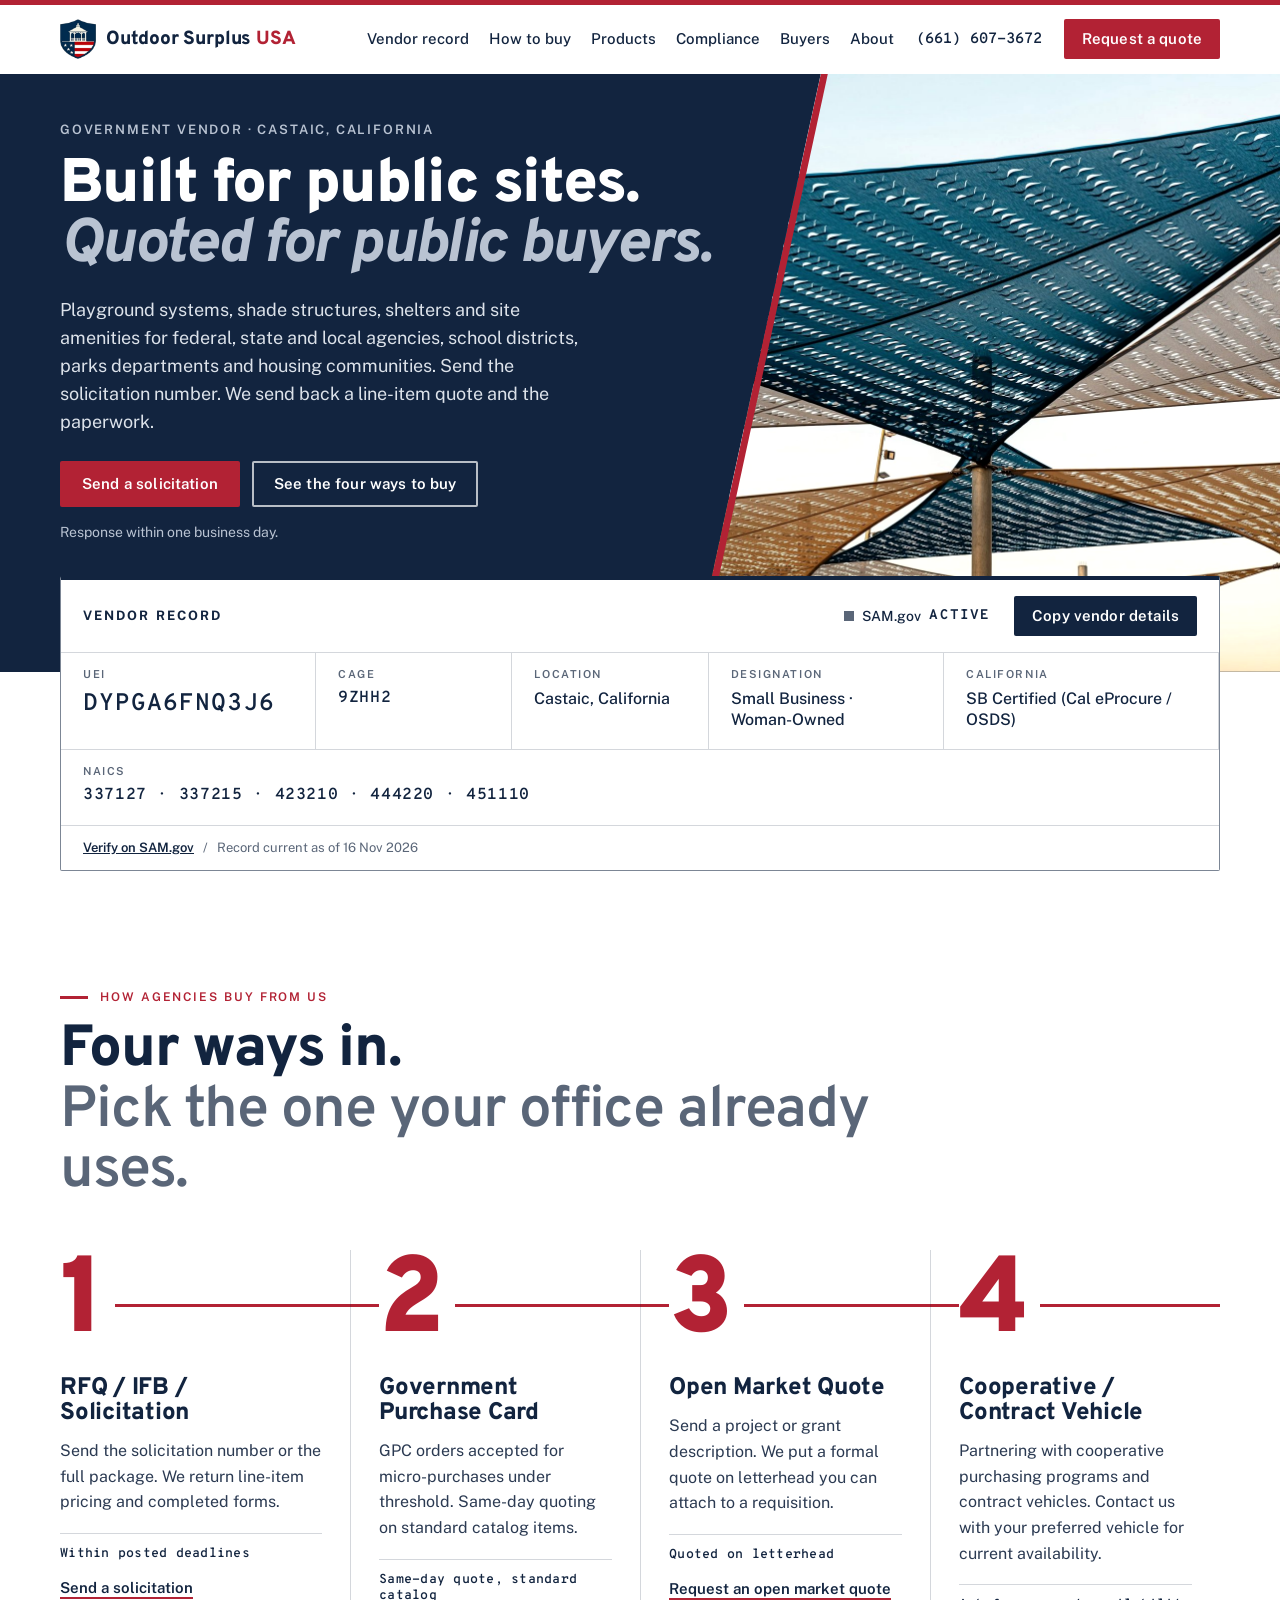
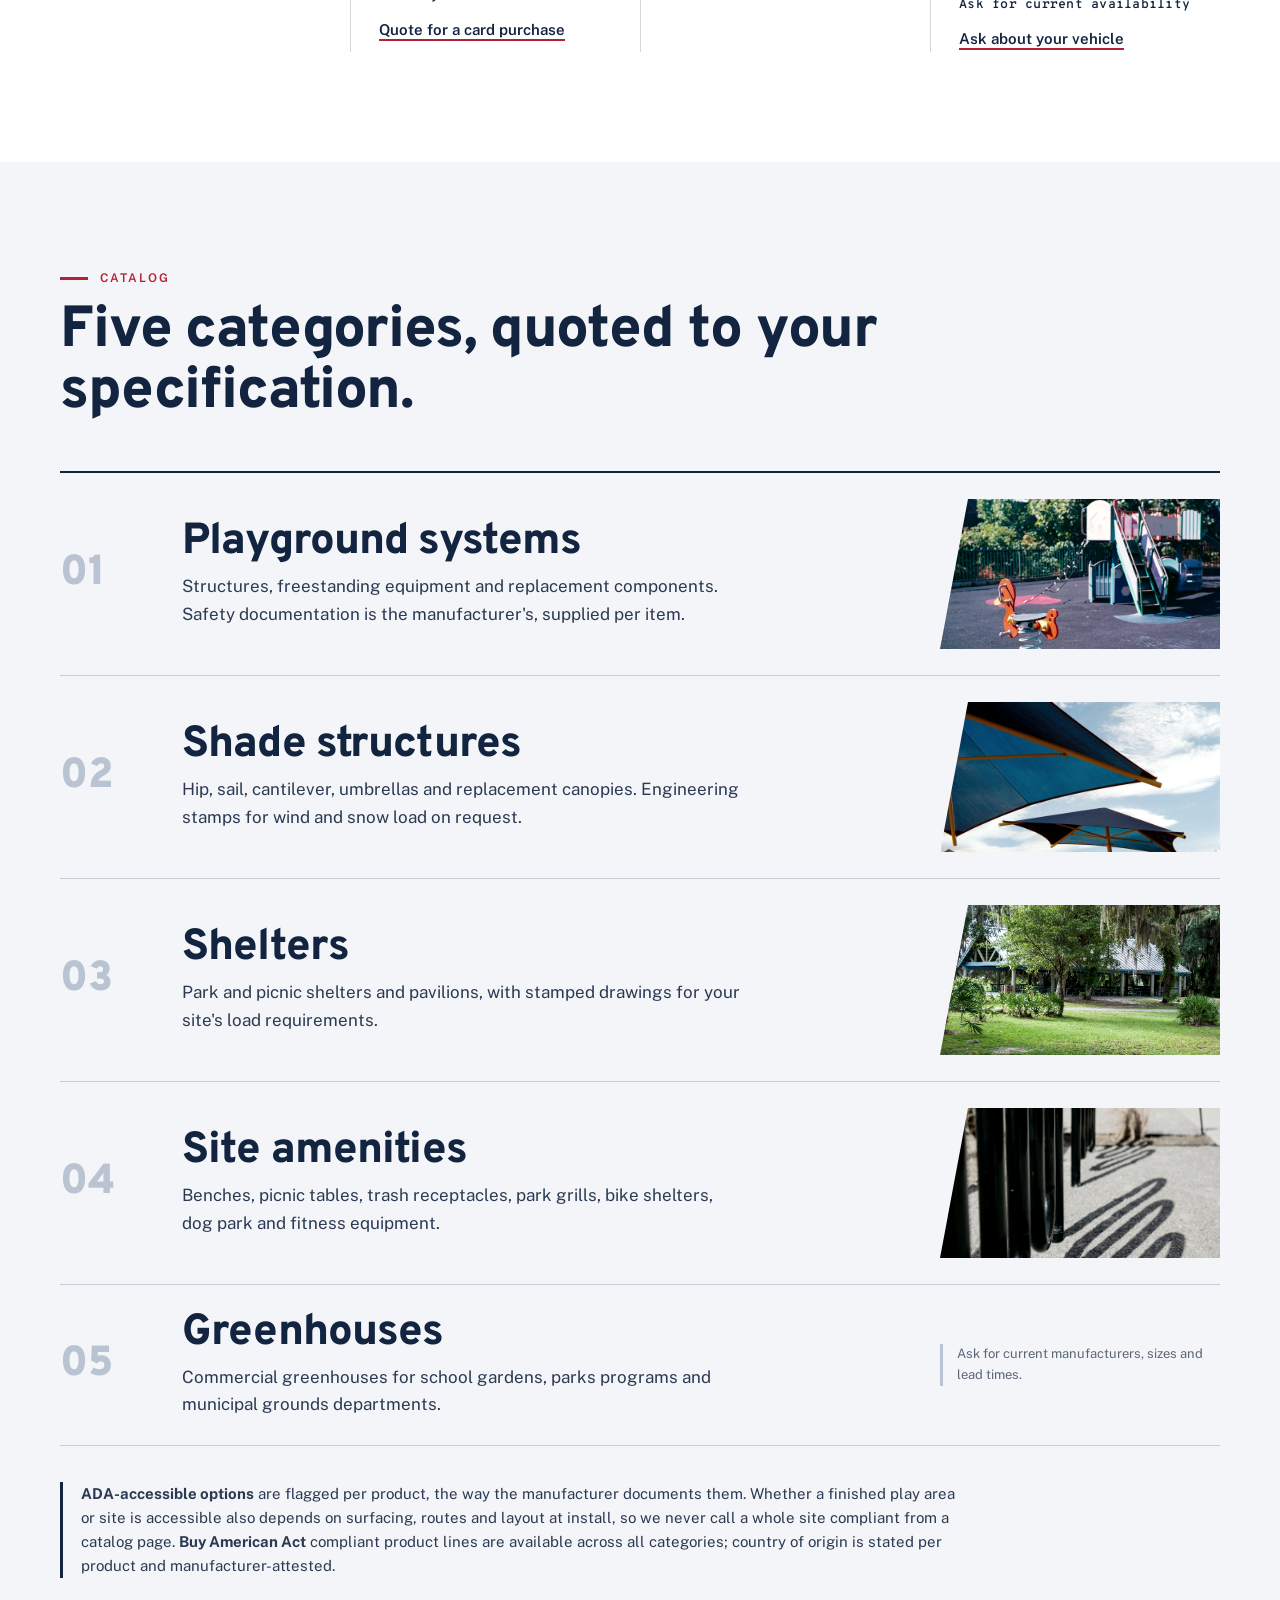
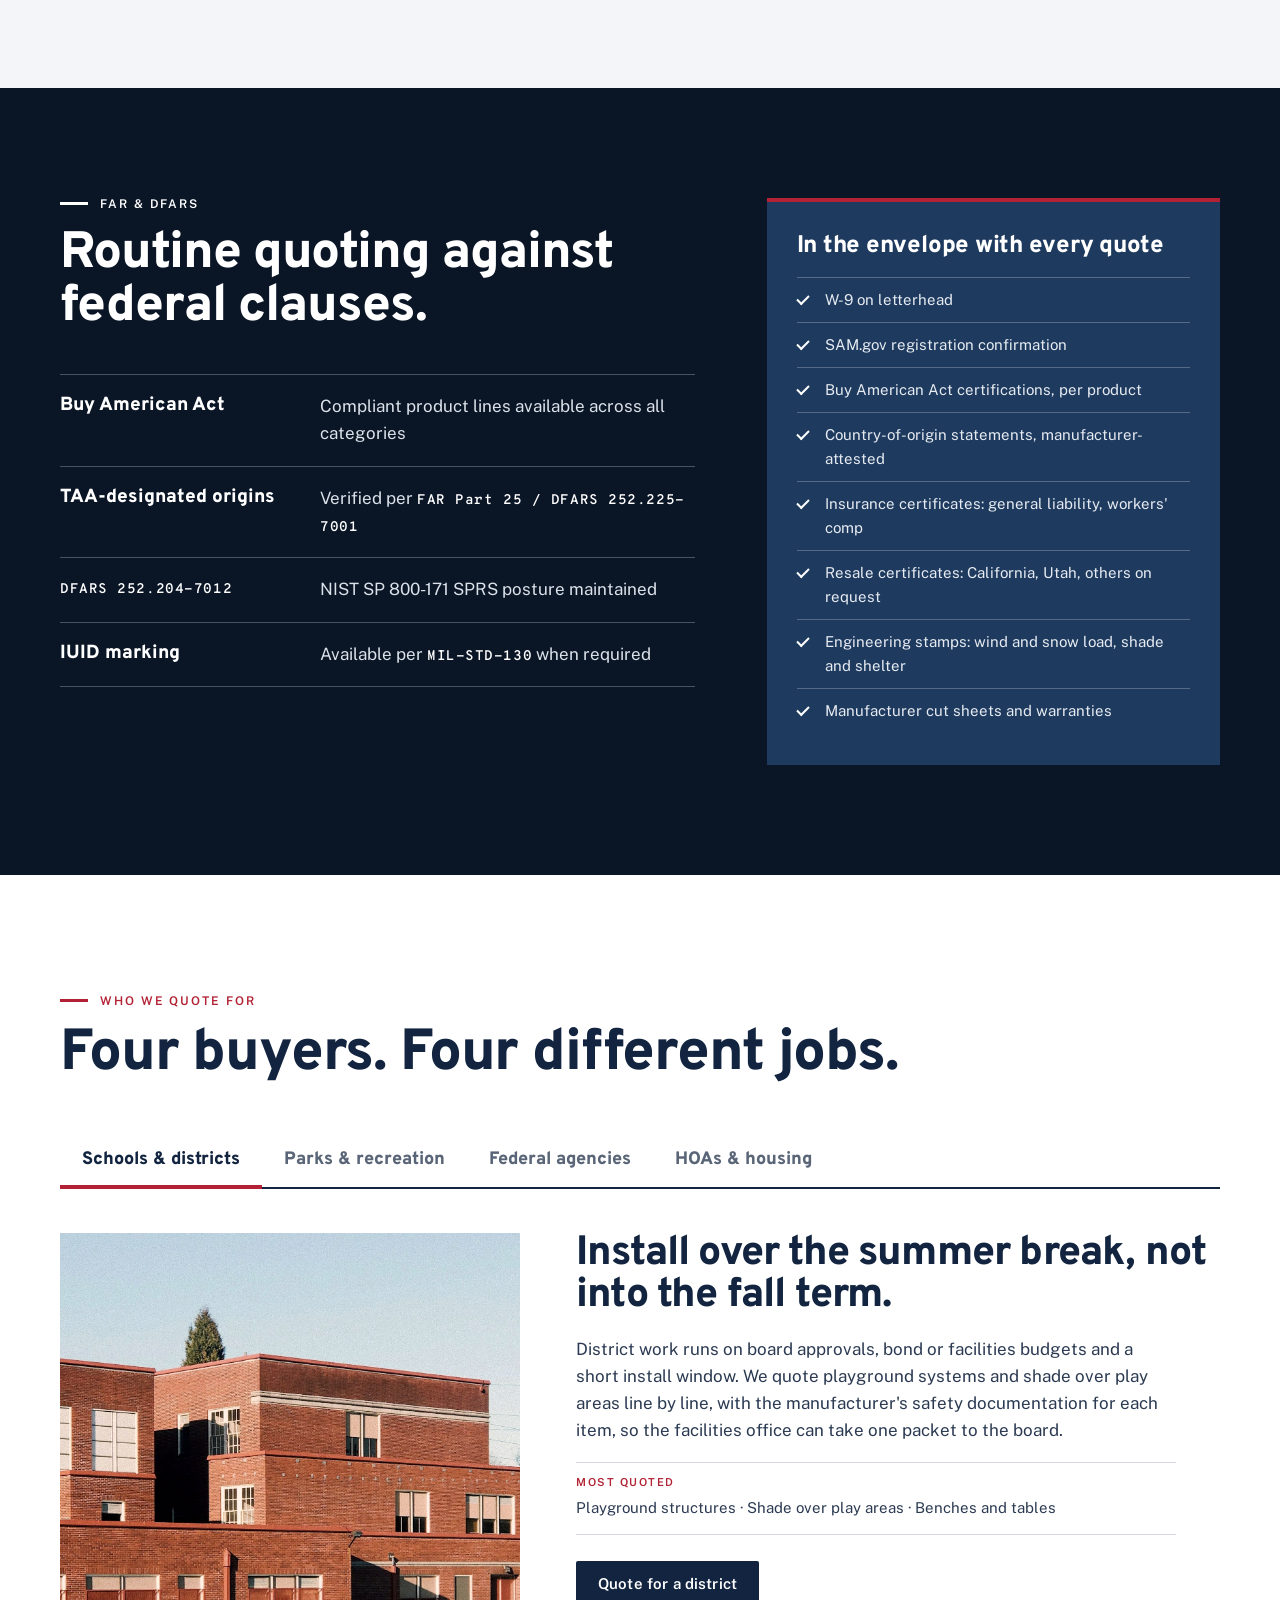
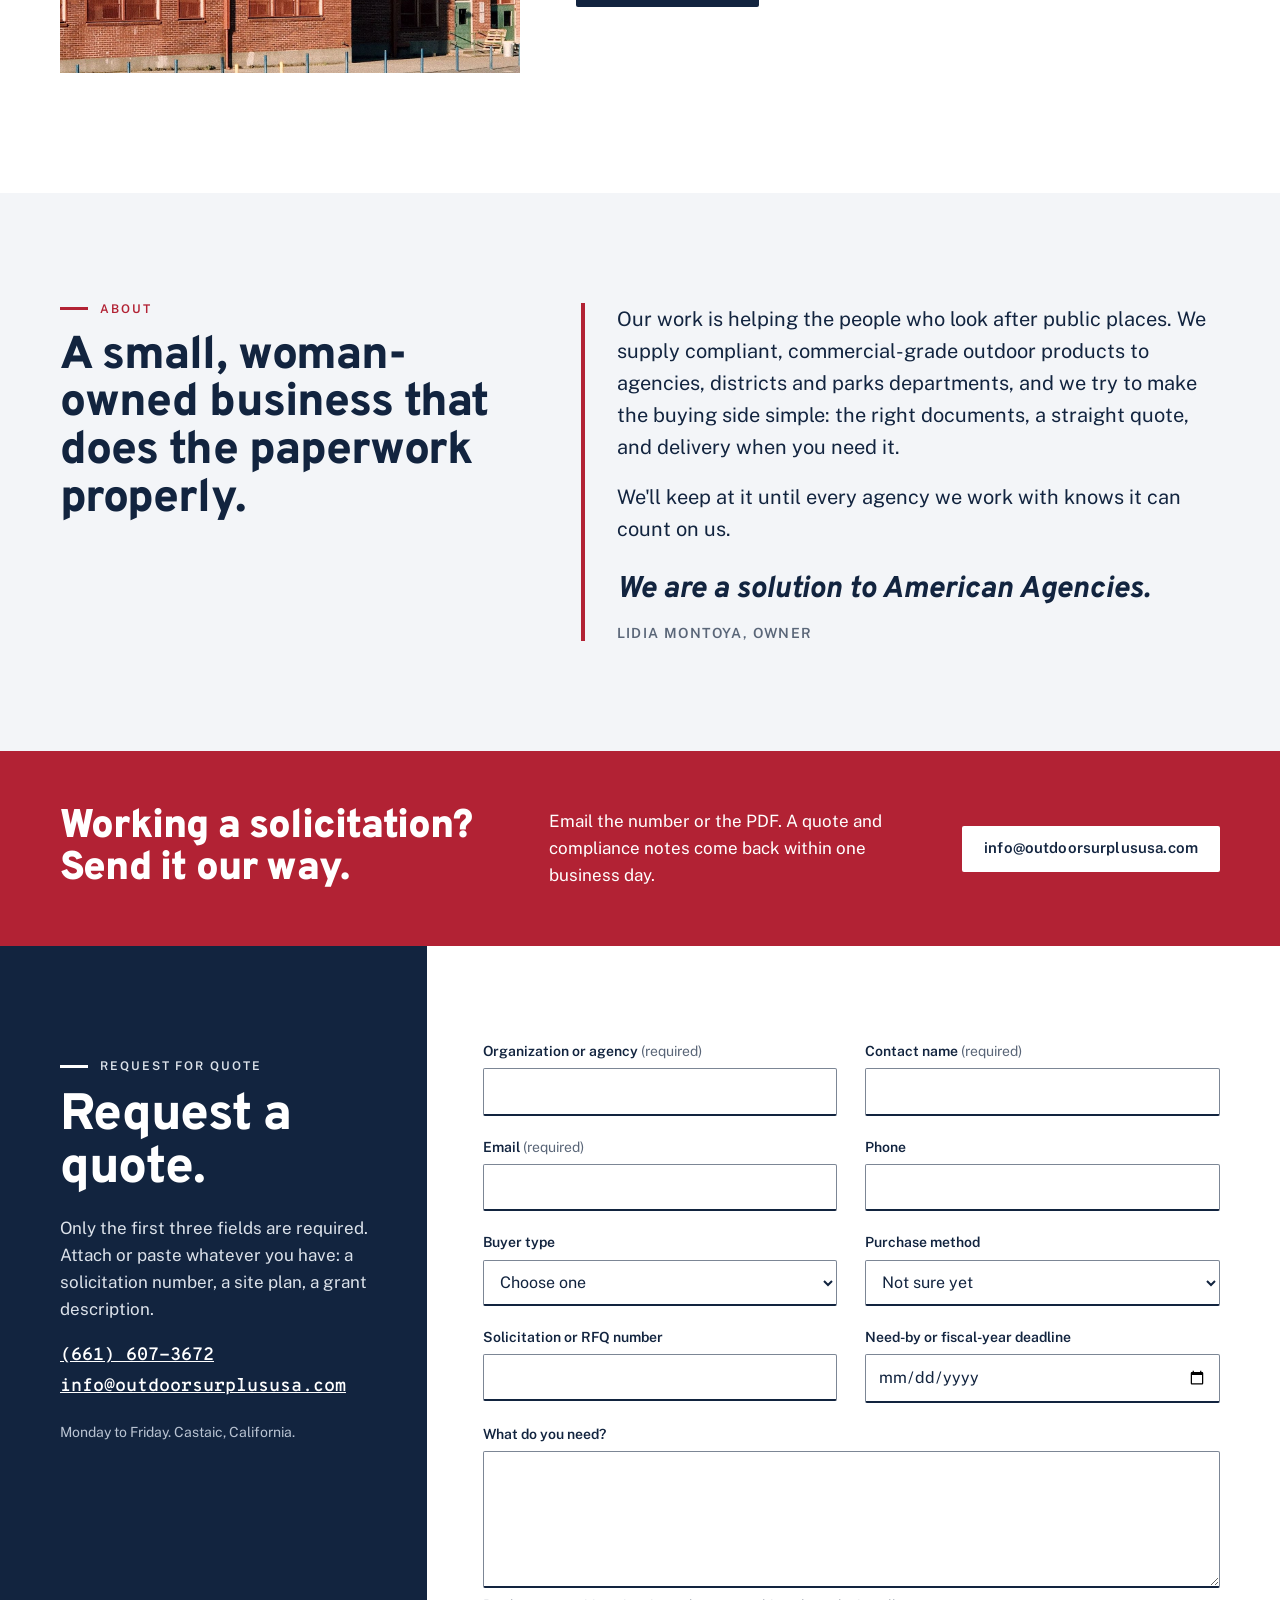
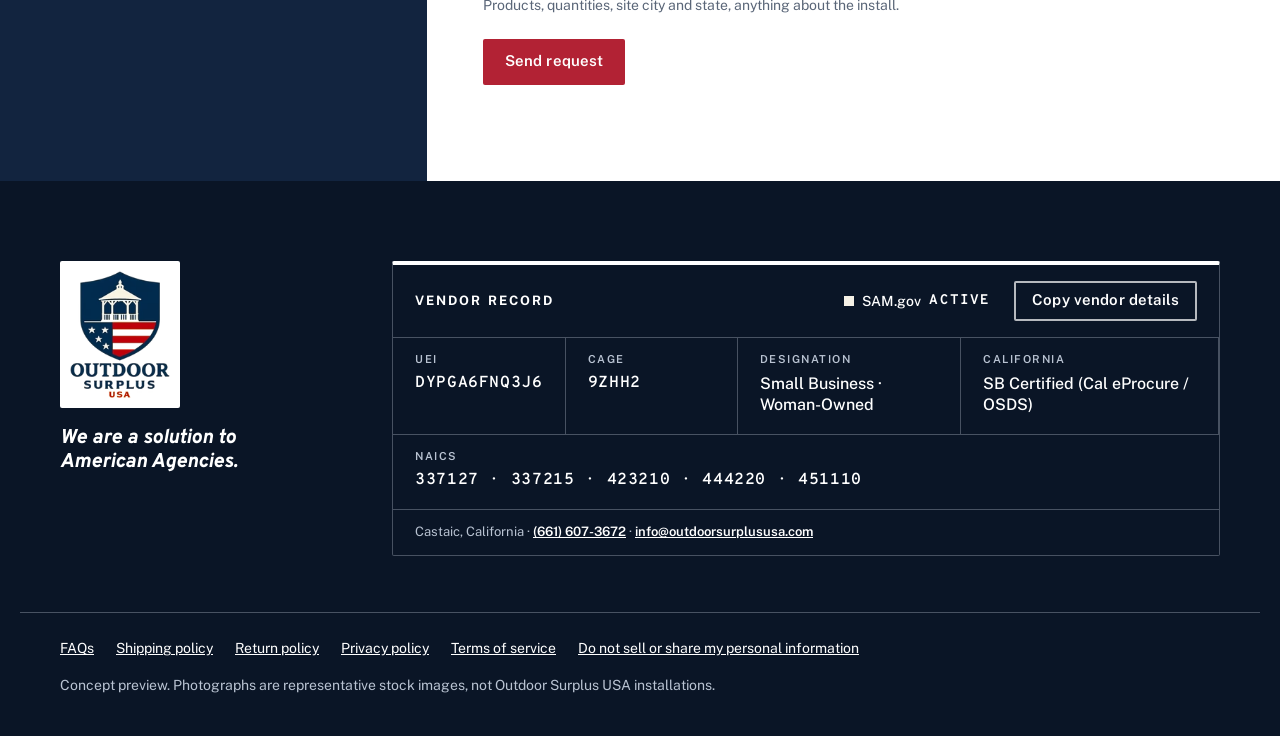
==== index.html @ 8d9f57b0 "Outdoor Surplus USA concept: Variation A, Wayfinding Co-Authored-By: Claude Opus 5.5 <noreply@anthro" ====
<!doctype html>
<html lang="en">
<head>
<meta charset="utf-8">
<meta name="viewport" content="width=device-width, initial-scale=1">
<title>Outdoor Surplus USA | Playground, Shade &amp; Site Amenities for Government Buyers</title>
<meta name="description" content="We are a solution to American Agencies. Playground systems, shade structures, shelters and site amenities for federal, state and local buyers. SAM.gov active, UEI DYPGA6FNQ3J6, CAGE 9ZHH2.">
<meta name="robots" content="noindex, nofollow">
<meta property="og:title" content="Outdoor Surplus USA">
<meta property="og:description" content="We are a solution to American Agencies. Playground, shade, shelters and site amenities, quoted the way public buyers buy.">
<meta property="og:type" content="website">
<meta property="og:image" content="assets/shade-sails.jpg">
<meta name="theme-color" content="#12243F">
<link rel="icon" href="assets/logo-shield.png">
<link rel="preconnect" href="https://fonts.googleapis.com">
<link rel="preconnect" href="https://fonts.gstatic.com" crossorigin>
<link href="https://fonts.googleapis.com/css2?family=Overpass:ital,wght@0,600;0,800;0,900;1,800&family=Overpass+Mono:wght@500;600&family=Public+Sans:wght@400;500;600&display=swap" rel="stylesheet">
<link rel="stylesheet" href="styles.css">
</head>
<body>
<a class="skip" href="#main">Skip to main content</a>

<header class="site-header">
  <div class="wrap header-row">
    <a class="brand" href="#top" aria-label="Outdoor Surplus USA, home">
      <img src="assets/logo-shield.png" alt="" width="36" height="36">
      <span class="brand-name">Outdoor Surplus <span>USA</span></span>
    </a>
    <button class="nav-toggle" type="button" data-nav-toggle aria-expanded="false" aria-controls="site-nav">Menu</button>
    <nav id="site-nav" class="site-nav" aria-label="Primary">
      <ul>
        <li><a href="#vendor">Vendor record</a></li>
        <li><a href="#buy">How to buy</a></li>
        <li><a href="#products">Products</a></li>
        <li><a href="#compliance">Compliance</a></li>
        <li><a href="#buyers">Buyers</a></li>
        <li><a href="#about">About</a></li>
      </ul>
      <a class="nav-phone" href="tel:+16616073672">(661) 607-3672</a>
      <a class="btn btn-red" href="#quote">Request a quote</a>
    </nav>
  </div>
</header>

<main id="main">
  <!-- HERO -->
  <section class="hero" id="top" aria-labelledby="hero-title">
    <div class="hero-photo">
      <img src="assets/shade-sails.jpg" alt="Tensioned shade sails in navy and sand fabric on steel columns, seen from below against a clear sky" width="1800" height="1200">
    </div>
    <div class="wrap hero-grid">
      <div class="hero-copy">
        <p class="kicker">Government vendor &middot; Castaic, California</p>
        <h1 id="hero-title">Built for public sites.<br><em>Quoted for public buyers.</em></h1>
        <p class="lede">Playground systems, shade structures, shelters and site amenities for federal, state and local agencies, school districts, parks departments and housing communities. Send the solicitation number. We send back a line-item quote and the paperwork.</p>
        <div class="hero-actions">
          <a class="btn btn-red" href="#quote" data-quote-method="solicitation">Send a solicitation</a>
          <a class="btn btn-ghost-light" href="#buy">See the four ways to buy</a>
        </div>
        <p class="hero-note">Response within one business day.</p>
      </div>
    </div>
  </section>

  <!-- VENDOR CARD (signature device) -->
  <section class="vendor-dock" id="vendor" aria-labelledby="vendor-title">
    <div class="wrap">
      <article class="vendor-card" aria-labelledby="vendor-title">
        <header class="vc-head">
          <h2 id="vendor-title" class="vc-title">Vendor record</h2>
          <p class="vc-status"><span class="dot" aria-hidden="true"></span>SAM.gov <strong>ACTIVE</strong></p>
          <button class="btn btn-navy vc-copy" type="button" data-copy-vendor aria-describedby="copy-status-1"><span data-copy-label>Copy vendor details</span></button>
        </header>
        <dl class="vc-grid">
          <div class="vc-cell vc-uei"><dt>UEI</dt><dd class="code">DYPGA6FNQ3J6</dd></div>
          <div class="vc-cell"><dt>CAGE</dt><dd class="code">9ZHH2</dd></div>
          <div class="vc-cell"><dt>Location</dt><dd>Castaic, California</dd></div>
          <div class="vc-cell"><dt>Designation</dt><dd>Small Business &middot; <span class="nw">Woman-Owned</span></dd></div>
          <div class="vc-cell"><dt>California</dt><dd>SB Certified (Cal eProcure / OSDS)</dd></div>
          <div class="vc-cell vc-naics"><dt>NAICS</dt><dd class="code">337127 &middot; 337215 &middot; 423210 &middot; 444220 &middot; 451110</dd></div>
        </dl>
        <p class="vc-foot"><span id="copy-status-1" class="vc-live" aria-live="polite"></span><a href="https://sam.gov/" rel="noopener">Verify on SAM.gov</a> <span class="sep" aria-hidden="true">/</span> Record current as of 16 Nov 2026</p>
      </article>
    </div>
  </section>

  <!-- FOUR PATHS -->
  <section class="paths" id="buy" aria-labelledby="buy-title">
    <div class="wrap">
      <div class="section-head" data-reveal>
        <p class="label">How agencies buy from us</p>
        <h2 id="buy-title">Four ways in. <span>Pick the one your office already uses.</span></h2>
      </div>
      <ol class="route" data-reveal>
        <li class="stop">
          <span class="num" aria-hidden="true">1</span>
          <h3>RFQ / IFB / Solicitation</h3>
          <p>Send the solicitation number or the full package. We return line-item pricing and completed forms.</p>
          <p class="term">Within posted deadlines</p>
          <a class="stop-link" href="#quote" data-quote-method="solicitation">Send a solicitation</a>
        </li>
        <li class="stop">
          <span class="num" aria-hidden="true">2</span>
          <h3>Government Purchase Card</h3>
          <p>GPC orders accepted for micro-purchases under threshold. Same-day quoting on standard catalog items.</p>
          <p class="term">Same-day quote, standard catalog</p>
          <a class="stop-link" href="#quote" data-quote-method="gpc">Quote for a card purchase</a>
        </li>
        <li class="stop">
          <span class="num" aria-hidden="true">3</span>
          <h3>Open Market Quote</h3>
          <p>Send a project or grant description. We put a formal quote on letterhead you can attach to a requisition.</p>
          <p class="term">Quoted on letterhead</p>
          <a class="stop-link" href="#quote" data-quote-method="open-market">Request an open market quote</a>
        </li>
        <li class="stop">
          <span class="num" aria-hidden="true">4</span>
          <h3>Cooperative / Contract Vehicle</h3>
          <p>Partnering with cooperative purchasing programs and contract vehicles. Contact us with your preferred vehicle for current availability.</p>
          <p class="term">Ask for current availability</p>
          <a class="stop-link" href="#quote" data-quote-method="cooperative">Ask about your vehicle</a>
        </li>
      </ol>
    </div>
  </section>

  <!-- PRODUCTS -->
  <section class="products" id="products" aria-labelledby="products-title">
    <div class="wrap">
      <div class="section-head" data-reveal>
        <p class="label">Catalog</p>
        <h2 id="products-title">Five categories, quoted to your specification.</h2>
      </div>
      <ul class="index">
        <li class="index-row" data-reveal>
          <span class="index-n" aria-hidden="true">01</span>
          <div class="index-body">
            <h3><a href="https://www.outdoorsurplususa.com/collections/all">Playground systems</a></h3>
            <p>Structures, freestanding equipment and replacement components. Safety documentation is the manufacturer's, supplied per item.</p>
          </div>
          <img src="assets/playground.jpg" alt="Empty playground with a spring rider in front of a play structure with stairs and slide" width="1400" height="1025" loading="lazy">
        </li>
        <li class="index-row" data-reveal>
          <span class="index-n" aria-hidden="true">02</span>
          <div class="index-body">
            <h3><a href="https://www.outdoorsurplususa.com/collections/all">Shade structures</a></h3>
            <p>Hip, sail, cantilever, umbrellas and replacement canopies. Engineering stamps for wind and snow load on request.</p>
          </div>
          <img src="assets/shade-umbrella.jpg" alt="Two blue shade umbrellas on steel frames against a blue sky" width="1400" height="942" loading="lazy">
        </li>
        <li class="index-row" data-reveal>
          <span class="index-n" aria-hidden="true">03</span>
          <div class="index-body">
            <h3><a href="https://www.outdoorsurplususa.com/collections/all">Shelters</a></h3>
            <p>Park and picnic shelters and pavilions, with stamped drawings for your site's load requirements.</p>
          </div>
          <img src="assets/pavilion.jpg" alt="Large open-sided park pavilion with a metal roof and rows of picnic tables beneath mature oaks" width="1800" height="930" loading="lazy">
        </li>
        <li class="index-row" data-reveal>
          <span class="index-n" aria-hidden="true">04</span>
          <div class="index-body">
            <h3><a href="https://www.outdoorsurplususa.com/collections/all">Site amenities</a></h3>
            <p>Benches, picnic tables, trash receptacles, park grills, bike shelters, dog park and fitness equipment.</p>
          </div>
          <img src="assets/bike-rack.jpg" alt="Row of black steel wave bike racks casting long shadows on a gravel path" width="1200" height="1800" loading="lazy">
        </li>
        <li class="index-row" data-reveal>
          <span class="index-n" aria-hidden="true">05</span>
          <div class="index-body">
            <h3><a href="https://www.outdoorsurplususa.com/collections/all">Greenhouses</a></h3>
            <p>Commercial greenhouses for school gardens, parks programs and municipal grounds departments.</p>
          </div>
          <p class="index-aside">Ask for current manufacturers, sizes and lead times.</p>
        </li>
      </ul>
      <p class="filter-note" data-reveal><strong>ADA-accessible options</strong> are flagged per product, the way the manufacturer documents them. Whether a finished play area or site is accessible also depends on surfacing, routes and layout at install, so we never call a whole site compliant from a catalog page. <strong>Buy American Act</strong> compliant product lines are available across all categories; country of origin is stated per product and manufacturer-attested.</p>
    </div>
  </section>

  <!-- COMPLIANCE + DOCUMENTATION -->
  <section class="compliance" id="compliance" aria-labelledby="compliance-title">
    <div class="wrap comp-grid">
      <div data-reveal>
        <p class="label label-light">FAR &amp; DFARS</p>
        <h2 id="compliance-title">Routine quoting against federal clauses.</h2>
        <dl class="clauses">
          <div><dt>Buy American Act</dt><dd>Compliant product lines available across all categories</dd></div>
          <div><dt>TAA-designated origins</dt><dd>Verified per <span class="code">FAR Part 25 / DFARS 252.225-7001</span></dd></div>
          <div><dt><span class="code">DFARS 252.204-7012</span></dt><dd>NIST SP 800-171 SPRS posture maintained</dd></div>
          <div><dt>IUID marking</dt><dd>Available per <span class="code">MIL-STD-130</span> when required</dd></div>
        </dl>
      </div>
      <div class="envelope" data-reveal>
        <h3>In the envelope with every quote</h3>
        <ul class="checks">
          <li>W-9 on letterhead</li>
          <li>SAM.gov registration confirmation</li>
          <li>Buy American Act certifications, per product</li>
          <li>Country-of-origin statements, manufacturer-attested</li>
          <li>Insurance certificates: general liability, workers' comp</li>
          <li>Resale certificates: California, Utah, others on request</li>
          <li>Engineering stamps: wind and snow load, shade and shelter</li>
          <li>Manufacturer cut sheets and warranties</li>
        </ul>
      </div>
    </div>
  </section>

  <!-- BUYERS -->
  <section class="buyers" id="buyers" aria-labelledby="buyers-title">
    <div class="wrap">
      <div class="section-head" data-reveal>
        <p class="label">Who we quote for</p>
        <h2 id="buyers-title">Four buyers. Four different jobs.</h2>
      </div>
      <div class="tabs" data-reveal>
        <div class="tablist" role="tablist" aria-label="Buyer type">
          <button role="tab" id="t-schools" aria-controls="p-schools" aria-selected="true" tabindex="0">Schools &amp; districts</button>
          <button role="tab" id="t-parks" aria-controls="p-parks" aria-selected="false" tabindex="-1">Parks &amp; recreation</button>
          <button role="tab" id="t-federal" aria-controls="p-federal" aria-selected="false" tabindex="-1">Federal agencies</button>
          <button role="tab" id="t-hoa" aria-controls="p-hoa" aria-selected="false" tabindex="-1">HOAs &amp; housing</button>
        </div>
        <div class="panel" role="tabpanel" id="p-schools" aria-labelledby="t-schools" tabindex="0">
          <img src="assets/school.jpg" alt="Brick school building above an empty blacktop with painted play markings" width="1350" height="1800" loading="lazy">
          <div class="panel-copy">
            <h3>Install over the summer break, not into the fall term.</h3>
            <p>District work runs on board approvals, bond or facilities budgets and a short install window. We quote playground systems and shade over play areas line by line, with the manufacturer's safety documentation for each item, so the facilities office can take one packet to the board.</p>
            <p class="emph"><span>Most quoted</span> Playground structures &middot; Shade over play areas &middot; Benches and tables</p>
            <a class="btn btn-navy" href="#quote" data-quote-buyer="school">Quote for a district</a>
          </div>
        </div>
        <div class="panel" role="tabpanel" id="p-parks" aria-labelledby="t-parks" tabindex="0" hidden>
          <img src="assets/park-lakeside.jpg" alt="Picnic shelters with tables and grills on a lakeside park lawn" width="1400" height="745" loading="lazy">
          <div class="panel-copy">
            <h3>Grant-funded? We quote against the award.</h3>
            <p>Parks projects are often paid from a grant with its own line items and closeout date. We break the quote into lines you can set against the award, and include origin statements where the grant requires them. Small replacements, like a canopy or a grill, can usually go on a purchase card.</p>
            <p class="emph"><span>Most quoted</span> Picnic shelters &middot; Park grills &middot; Shade sails &middot; Greenhouses</p>
            <a class="btn btn-navy" href="#quote" data-quote-buyer="parks">Quote for a parks project</a>
          </div>
        </div>
        <div class="panel" role="tabpanel" id="p-federal" aria-labelledby="t-federal" tabindex="0" hidden>
          <img src="assets/federal.jpg" alt="Corner of a white neoclassical civic building under a deep blue sky" width="1200" height="1800" loading="lazy">
          <div class="panel-copy">
            <h3>FAR and DFARS clauses, origin per line item.</h3>
            <p>For installations, campuses and visitor areas. We respond to solicitations within posted deadlines, quote against the clauses in the package and supply country-of-origin documentation per line. IUID marking is available when the contract calls for it.</p>
            <p class="emph"><span>Most quoted</span> Site furnishings &middot; Shelters &middot; Shade structures</p>
            <a class="btn btn-navy" href="#quote" data-quote-buyer="federal" data-quote-method="solicitation">Send a federal solicitation</a>
          </div>
        </div>
        <div class="panel" role="tabpanel" id="p-hoa" aria-labelledby="t-hoa" tabindex="0" hidden>
          <img src="assets/bike-rack.jpg" alt="Black steel bike racks along a gravel path beside a white building" width="1200" height="1800" loading="lazy">
          <div class="panel-copy">
            <h3>Common areas that hold up to every resident.</h3>
            <p>Housing authorities and associations usually buy on an open market quote: no solicitation, just a clear price on letterhead the board can approve. We quote commercial-grade amenities built for daily use, not consumer furniture that lasts a season.</p>
            <p class="emph"><span>Most quoted</span> Bike shelters &middot; Benches &middot; Trash receptacles &middot; Dog park equipment</p>
            <a class="btn btn-navy" href="#quote" data-quote-buyer="hoa" data-quote-method="open-market">Quote for a community</a>
          </div>
        </div>
      </div>
    </div>
  </section>

  <!-- ABOUT -->
  <section class="about" id="about" aria-labelledby="about-title">
    <div class="wrap about-grid">
      <div data-reveal>
        <p class="label">About</p>
        <h2 id="about-title">A small, woman-owned business that does the paperwork properly.</h2>
      </div>
      <blockquote class="mission" data-reveal>
        <p>Our work is helping the people who look after public places. We supply compliant, commercial-grade outdoor products to agencies, districts and parks departments, and we try to make the buying side simple: the right documents, a straight quote, and delivery when you need it.</p>
        <p>We'll keep at it until every agency we work with knows it can count on us.</p>
        <p class="tagline">We are a solution to American Agencies.</p>
        <footer>Lidia Montoya, Owner</footer>
      </blockquote>
    </div>
  </section>

  <!-- Testimonial slot: intentionally empty. Two existing testimonials are on hold until
       provenance is confirmed (16 CFR 465). Do not populate without written sign-off. -->

  <!-- CTA BAND -->
  <section class="cta-band" aria-labelledby="cta-title">
    <div class="wrap cta-row">
      <h2 id="cta-title">Working a solicitation? Send it our way.</h2>
      <p>Email the number or the PDF. A quote and compliance notes come back within one business day.</p>
      <a class="btn btn-white" href="mailto:info@outdoorsurplususa.com?subject=Solicitation">info@outdoorsurplususa.com</a>
    </div>
  </section>

  <!-- QUOTE -->
  <section class="quote" id="quote" aria-labelledby="quote-title">
    <div class="wrap quote-grid">
      <div class="quote-side">
        <p class="label label-light">Request for quote</p>
        <h2 id="quote-title">Request a quote.</h2>
        <p>Only the first three fields are required. Attach or paste whatever you have: a solicitation number, a site plan, a grant description.</p>
        <p class="contact-line"><a href="tel:+16616073672">(661) 607-3672</a><br><a href="mailto:info@outdoorsurplususa.com">info@outdoorsurplususa.com</a></p>
        <p class="small">Monday to Friday. Castaic, California.</p>
      </div>
      <form class="form" id="quote-form" novalidate>
        <div class="field">
          <label for="f-org">Organization or agency <span class="req">(required)</span></label>
          <input id="f-org" name="org" type="text" autocomplete="organization" required aria-describedby="f-org-error">
          <p class="error" id="f-org-error" hidden></p>
        </div>
        <div class="field">
          <label for="f-name">Contact name <span class="req">(required)</span></label>
          <input id="f-name" name="name" type="text" autocomplete="name" required aria-describedby="f-name-error">
          <p class="error" id="f-name-error" hidden></p>
        </div>
        <div class="field">
          <label for="f-email">Email <span class="req">(required)</span></label>
          <input id="f-email" name="email" type="email" autocomplete="email" required aria-describedby="f-email-error">
          <p class="error" id="f-email-error" hidden></p>
        </div>
        <div class="field">
          <label for="f-phone">Phone</label>
          <input id="f-phone" name="phone" type="tel" autocomplete="tel">
        </div>
        <div class="field">
          <label for="f-buyer">Buyer type</label>
          <select id="f-buyer" name="buyer">
            <option value="">Choose one</option>
            <option value="federal">Federal</option>
            <option value="state">State</option>
            <option value="municipal">County / Municipal</option>
            <option value="school">School district</option>
            <option value="parks">Parks &amp; recreation</option>
            <option value="hoa">HOA / Housing</option>
            <option value="other">Other</option>
          </select>
        </div>
        <div class="field">
          <label for="f-method">Purchase method</label>
          <select id="f-method" name="method">
            <option value="">Not sure yet</option>
            <option value="solicitation">Solicitation response (RFQ / IFB)</option>
            <option value="gpc">Government Purchase Card</option>
            <option value="open-market">Open market quote</option>
            <option value="cooperative">Cooperative / contract vehicle</option>
          </select>
        </div>
        <div class="field">
          <label for="f-sol">Solicitation or RFQ number</label>
          <input id="f-sol" name="solicitation" type="text" class="code-input">
        </div>
        <div class="field">
          <label for="f-date">Need-by or fiscal-year deadline</label>
          <input id="f-date" name="needby" type="date">
        </div>
        <div class="field field-wide">
          <label for="f-msg">What do you need?</label>
          <textarea id="f-msg" name="message" rows="5" aria-describedby="f-msg-hint"></textarea>
          <p class="hint" id="f-msg-hint">Products, quantities, site city and state, anything about the install.</p>
        </div>
        <div class="field-wide form-actions">
          <button class="btn btn-red" type="submit">Send request</button>
          <p id="form-status" class="form-status" role="status" aria-live="polite"></p>
        </div>
      </form>
    </div>
  </section>
</main>

<footer class="site-footer">
  <div class="wrap foot-grid">
    <div>
      <img src="assets/logo.png" alt="Outdoor Surplus USA" width="140" height="140" class="foot-logo">
      <p class="foot-tag">We are a solution to American Agencies.</p>
    </div>
    <article class="vendor-card vendor-card--dark" aria-label="Vendor record">
      <header class="vc-head">
        <p class="vc-title">Vendor record</p>
        <p class="vc-status"><span class="dot" aria-hidden="true"></span>SAM.gov <strong>ACTIVE</strong></p>
        <button class="btn btn-ghost-light vc-copy" type="button" data-copy-vendor aria-describedby="copy-status-2"><span data-copy-label>Copy vendor details</span></button>
      </header>
      <dl class="vc-grid">
        <div class="vc-cell"><dt>UEI</dt><dd class="code">DYPGA6FNQ3J6</dd></div>
        <div class="vc-cell"><dt>CAGE</dt><dd class="code">9ZHH2</dd></div>
        <div class="vc-cell"><dt>Designation</dt><dd>Small Business &middot; <span class="nw">Woman-Owned</span></dd></div>
        <div class="vc-cell"><dt>California</dt><dd>SB Certified (Cal eProcure / OSDS)</dd></div>
        <div class="vc-cell vc-naics"><dt>NAICS</dt><dd class="code">337127 &middot; 337215 &middot; 423210 &middot; 444220 &middot; 451110</dd></div>
      </dl>
      <p class="vc-foot"><span id="copy-status-2" class="vc-live" aria-live="polite"></span>Castaic, California &middot; <a href="tel:+16616073672">(661) 607-3672</a> &middot; <a href="mailto:info@outdoorsurplususa.com">info@outdoorsurplususa.com</a></p>
    </article>
  </div>
  <div class="wrap foot-links">
    <ul>
      <li><a href="https://www.outdoorsurplususa.com/pages/faqs">FAQs</a></li>
      <li><a href="https://www.outdoorsurplususa.com/policies/shipping-policy">Shipping policy</a></li>
      <li><a href="https://www.outdoorsurplususa.com/policies/refund-policy">Return policy</a></li>
      <li><a href="https://www.outdoorsurplususa.com/policies/privacy-policy">Privacy policy</a></li>
      <li><a href="https://www.outdoorsurplususa.com/policies/terms-of-service">Terms of service</a></li>
      <li><a href="https://www.outdoorsurplususa.com/pages/data-sharing-opt-out">Do not sell or share my personal information</a></li>
    </ul>
    <p>Concept preview. Photographs are representative stock images, not Outdoor Surplus USA installations.</p>
  </div>
</footer>
<script src="script.js" defer></script>
</body>
</html>
---- styles.css ----
/* Outdoor Surplus USA, Variation A: "Wayfinding"
   Overpass (a descendant of the US highway sign alphabet) for display,
   Public Sans (USWDS) for reading and UI, Overpass Mono for reference codes. */

:root {
  --navy: #12243F;
  --navy-deep: #0A1526;
  --navy-mid: #1E3A5F;
  --red: #B22234;
  --red-dark: #8F1B2A;
  --steel: #5A6678;
  --mist: #B9C3D2;
  --paper: #F3F5F8;
  --white: #FFFFFF;
  --cream: #F5F1E6;
  --hair: rgba(18, 36, 63, .18);
  --hair-strong: rgba(18, 36, 63, .55);
  --hair-light: rgba(185, 195, 210, .35);

  --display: "Overpass", "Public Sans", "Segoe UI", Arial, sans-serif;
  --sans: "Public Sans", "Segoe UI", system-ui, -apple-system, Arial, sans-serif;
  --mono: "Overpass Mono", ui-monospace, Consolas, "Cascadia Mono", Menlo, monospace;

  --r: 2px;
  --wrap: 1240px;
  --gut: 20px;
}
@media (min-width: 700px) { :root { --gut: 40px; } }

*, *::before, *::after { box-sizing: border-box; }
html { scroll-behavior: smooth; -webkit-text-size-adjust: 100%; }
@media (prefers-reduced-motion: reduce) { html { scroll-behavior: auto; } }
body {
  margin: 0;
  background: var(--white);
  color: var(--navy);
  font: 400 17px/1.6 var(--sans);
  overflow-x: hidden;
}
img { display: block; max-width: 100%; height: auto; }
a { color: inherit; }
h1, h2, h3 { margin: 0; font-family: var(--display); font-weight: 800; line-height: 1.04; letter-spacing: -.01em; }
p { margin: 0; }
ul, ol { margin: 0; padding: 0; list-style: none; }
.wrap { max-width: var(--wrap); margin: 0 auto; padding: 0 var(--gut); }
.code { font-family: var(--mono); font-weight: 600; letter-spacing: .04em; }

:focus-visible { outline: 3px solid var(--red); outline-offset: 3px; }
.hero :focus-visible, .compliance :focus-visible, .quote-side :focus-visible,
.site-footer :focus-visible, .cta-band :focus-visible { outline-color: var(--white); }

.skip {
  position: absolute; left: 12px; top: -60px; z-index: 100;
  background: var(--navy); color: var(--white); padding: 10px 16px; text-decoration: none; border-radius: var(--r);
}
.skip:focus { top: 12px; }

/* ---------- Buttons ---------- */
.btn {
  display: inline-flex; align-items: center; justify-content: center; gap: 8px;
  min-height: 46px; padding: 12px 20px;
  font: 600 15px/1.1 var(--sans); letter-spacing: .01em;
  text-decoration: none; border: 2px solid transparent; border-radius: var(--r);
  cursor: pointer; transition: background-color .15s, color .15s, border-color .15s;
}
.btn-red { background: var(--red); color: var(--white); }
.btn-red:hover { background: var(--red-dark); }
.btn-navy { background: var(--navy); color: var(--white); }
.btn-navy:hover { background: var(--navy-mid); }
.btn-ghost-light { background: transparent; color: var(--white); border-color: rgba(255,255,255,.7); }
.btn-ghost-light:hover { background: var(--white); color: var(--navy); }
.btn-white { background: var(--white); color: var(--navy); }
.btn-white:hover { background: var(--navy); color: var(--white); }

.label {
  font: 600 12px/1 var(--sans); letter-spacing: .16em; text-transform: uppercase; color: var(--red);
  display: flex; align-items: center; gap: 12px; margin-bottom: 18px;
}
.label::before { content: ""; width: 28px; height: 3px; background: currentColor; }
.label-light { color: var(--white); }
.label-light::before { background: var(--white); }

/* ---------- Header ---------- */
.site-header {
  position: sticky; top: 0; z-index: 50;
  background: var(--white); border-top: 5px solid var(--red);
  border-bottom: 1px solid transparent; transition: border-color .2s;
}
.site-header.is-scrolled { border-bottom-color: var(--hair); }
.header-row { display: flex; align-items: center; gap: 24px; min-height: 68px; }
.brand { display: flex; align-items: center; gap: 10px; text-decoration: none; margin-right: auto; }
.brand-name { font: 800 19px/1 var(--display); letter-spacing: -.01em; }
.brand-name span { color: var(--red); }
.nav-toggle {
  display: none; font: 600 15px var(--sans); background: none; color: var(--navy);
  border: 2px solid var(--navy); border-radius: var(--r); padding: 8px 14px; cursor: pointer;
}
.site-nav { display: flex; align-items: center; gap: 22px; }
.site-nav ul { display: flex; gap: 20px; }
.site-nav ul a { font: 500 15px var(--sans); text-decoration: none; padding: 6px 0; border-bottom: 2px solid transparent; }
.site-nav ul a:hover { border-bottom-color: var(--red); }
.nav-phone { font: 600 15px var(--mono); text-decoration: none; }
.site-nav .btn { min-height: 40px; padding: 9px 16px; }

@media (max-width: 1080px) {
  .nav-toggle { display: inline-block; }
  .site-nav {
    display: none; position: absolute; left: 0; right: 0; top: 100%;
    flex-direction: column; align-items: stretch; gap: 0;
    background: var(--white); border-bottom: 3px solid var(--navy); padding: 8px var(--gut) 20px;
  }
  .site-nav.is-open { display: flex; }
  .site-nav ul { flex-direction: column; gap: 0; }
  .site-nav ul a { display: block; padding: 14px 0; border-bottom: 1px solid var(--hair); }
  .nav-phone { padding: 16px 0; }
}

/* ---------- Hero ---------- */
.hero { position: relative; background: var(--navy); color: var(--white); overflow: hidden; }
.hero-photo { z-index: 0;
  position: absolute; inset: 0 0 0 auto; width: 46%;
  clip-path: polygon(22% 0, 100% 0, 100% 100%, 0 100%);
}
.hero-photo img { width: 100%; height: 100%; object-fit: cover; filter: saturate(.9) contrast(1.05); }
.hero-photo::after {
  content: ""; position: absolute; left: 0; top: 0; bottom: 0; width: 100%;
  clip-path: polygon(22% 0, 23.2% 0, 1.2% 100%, 0 100%); background: var(--red);
}
.hero-grid { position: relative; padding-top: 48px; padding-bottom: 128px; }
.hero-copy { max-width: 780px; }
.kicker { font: 600 13px/1.2 var(--sans); letter-spacing: .14em; text-transform: uppercase; color: var(--mist); margin-bottom: 18px; }
.hero h1 { font-size: clamp(40px, 4.8vw, 70px); font-weight: 900; letter-spacing: -.025em; line-height: .98; }
.hero h1 em { font-style: italic; font-weight: 800; color: var(--mist); }
.lede { margin-top: 20px; font-size: 18px; line-height: 1.55; color: #DCE2EA; max-width: 540px; }
.hero-actions { display: flex; flex-wrap: wrap; gap: 12px; margin-top: 26px; }
.hero-note { margin-top: 14px; font-size: 14px; color: var(--mist); }

@media (max-width: 860px) {
  .hero-photo { position: relative; width: auto; height: 260px; clip-path: polygon(0 18%, 100% 0, 100% 100%, 0 100%); }
  .hero-photo::after { display: none; }
  .hero { display: flex; flex-direction: column-reverse; }
  .hero-grid { padding-top: 44px; padding-bottom: 36px; }
}

/* ---------- Vendor card ---------- */
.vendor-dock { position: relative; z-index: 2; margin-top: -96px; }
@media (max-width: 860px) { .vendor-dock { margin-top: 0; background: var(--navy); padding-bottom: 32px; } }
.vendor-card {
  background: var(--white); color: var(--navy);
  border: 1px solid var(--hair-strong); border-top: 4px solid var(--navy); border-radius: var(--r);
}
.vc-head {
  display: flex; flex-wrap: wrap; align-items: center; gap: 12px 24px;
  padding: 16px 22px; border-bottom: 1px solid var(--hair);
}
.vc-title { font: 700 13px/1 var(--sans); letter-spacing: .16em; text-transform: uppercase; margin-right: auto; }
.vc-status { display: flex; align-items: center; gap: 8px; font: 500 14px var(--sans); }
.vc-status strong { font: 700 14px var(--mono); letter-spacing: .08em; }
.dot { width: 10px; height: 10px; background: var(--steel); display: inline-block; }
.vc-copy { min-height: 40px; padding: 8px 16px; }
.vc-grid { margin: 0; display: grid; grid-template-columns: 1.3fr 1fr 1fr 1.2fr 1.4fr; }
.vc-cell { padding: 16px 22px 18px; border-right: 1px solid var(--hair); }
.vc-cell:last-child { border-right: 0; }
.vc-naics { grid-column: 1 / -1; border-top: 1px solid var(--hair); border-right: 0; }
.vc-cell dt { font: 600 11px/1 var(--sans); letter-spacing: .14em; text-transform: uppercase; color: var(--steel); margin-bottom: 8px; }
.vc-cell dd { margin: 0; font-size: 16px; font-weight: 500; line-height: 1.35; }
.vc-uei dd { font-size: 24px; color: var(--navy); }
.vc-cell dd.code { font-weight: 600; }
.vc-foot { padding: 12px 22px; border-top: 1px solid var(--hair); font-size: 13px; color: var(--steel); }
.vc-foot a { color: var(--navy); font-weight: 600; }
.vc-foot .sep { margin: 0 6px; }
.vc-live:not(:empty) { display: block; color: var(--navy); font-weight: 600; margin-bottom: 4px; }

@media (max-width: 980px) {
  .vc-grid { grid-template-columns: 1fr 1fr; }
  .vc-cell { border-right: 0; border-top: 1px solid var(--hair); }
  .vc-cell:nth-child(-n+2) { border-top: 0; }
  .vc-cell:nth-child(odd) { border-right: 1px solid var(--hair); }
  .vc-naics { border-right: 0 !important; }
}
@media (max-width: 520px) {
  .vc-grid { grid-template-columns: 1fr; }
  .vc-cell { border-right: 0 !important; }
  .vc-cell:nth-child(2) { border-top: 1px solid var(--hair); }
  .vc-copy { width: 100%; }
}

/* ---------- Section heads ---------- */
.section-head { margin-bottom: 48px; max-width: 900px; }
.section-head h2 { font-size: clamp(34px, 4.6vw, 58px); letter-spacing: -.02em; }
.section-head h2 span { display: block; color: var(--steel); font-weight: 600; }

/* ---------- Four paths ---------- */
.paths { padding: 120px 0 110px; }
.route { display: grid; grid-template-columns: repeat(4, 1fr); position: relative; counter-reset: stop; }
.route::before {
  content: ""; position: absolute; left: 0; right: 0; top: 54px; height: 3px; background: var(--red);
}
.stop { position: relative; padding: 0 28px 0 0; }
.stop + .stop { padding-left: 28px; border-left: 1px solid var(--hair); }
.stop .num {
  display: inline-block; position: relative; z-index: 1;
  font: 900 108px/1 var(--display); color: var(--red); background: var(--white);
  padding-right: 14px; letter-spacing: -.04em;
}
.stop h3 { margin-top: 18px; font-size: 24px; font-weight: 800; }
.stop p { margin-top: 12px; font-size: 16px; color: #2B3A52; }
.stop .term { font: 600 13px var(--mono); color: var(--navy); letter-spacing: .02em; border-top: 1px solid var(--hair); padding-top: 12px; margin-top: 18px; }
.stop-link { display: inline-block; margin-top: 14px; font-weight: 600; font-size: 15px; text-decoration: underline; text-decoration-color: var(--red); text-decoration-thickness: 2px; text-underline-offset: 4px; }
.stop-link:hover { color: var(--red); }

@media (max-width: 900px) {
  .route { grid-template-columns: 1fr 1fr; row-gap: 48px; }
  .route::before { display: none; }
  .stop:nth-child(3) { padding-left: 0; border-left: 0; }
  .stop .num { font-size: 80px; border-bottom: 3px solid var(--red); padding-right: 0; }
}
@media (max-width: 560px) {
  .route { grid-template-columns: 1fr; }
  .stop, .stop + .stop { padding: 0; border-left: 0; }
  .paths { padding: 72px 0; }
}

/* ---------- Products index ---------- */
.products { background: var(--paper); padding: 110px 0; }
.index { border-top: 2px solid var(--navy); }
.index-row {
  display: grid; grid-template-columns: 90px 1fr 280px; gap: 32px; align-items: center;
  padding: 26px 0; border-bottom: 1px solid var(--hair); position: relative;
}
.index-row::before { content: ""; position: absolute; left: -16px; top: 0; bottom: 0; width: 4px; background: var(--red); transform: scaleY(0); transition: transform .2s; }
.index-row:hover::before, .index-row:focus-within::before { transform: scaleY(1); }
.index-n { font: 900 42px/1 var(--display); color: var(--mist); }
.index-row:hover .index-n { color: var(--red); }
.index-body h3 { font-size: clamp(28px, 3.4vw, 44px); font-weight: 800; letter-spacing: -.02em; }
.index-body h3 a { text-decoration: none; }
.index-body h3 a:hover { text-decoration: underline; text-decoration-color: var(--red); text-decoration-thickness: 3px; text-underline-offset: 6px; }
.index-body p { margin-top: 8px; color: #2B3A52; max-width: 560px; }
.index-row img { width: 280px; height: 150px; object-fit: cover; filter: saturate(.88) contrast(1.05); clip-path: polygon(10% 0, 100% 0, 100% 100%, 0 100%); }
.filter-note { margin-top: 36px; max-width: 900px; font-size: 15px; color: #2B3A52; padding-left: 18px; border-left: 3px solid var(--navy); }
@media (max-width: 760px) {
  .products { padding: 72px 0; }
  .index-row { grid-template-columns: 52px 1fr; gap: 14px 16px; }
  .index-n { font-size: 30px; }
  .index-row img { grid-column: 1 / -1; width: 100%; height: 180px; }
}

/* ---------- Compliance ---------- */
.compliance { background: var(--navy-deep); color: var(--white); padding: 110px 0; }
.comp-grid { display: grid; grid-template-columns: 7fr 5fr; gap: 72px; }
.compliance h2 { font-size: clamp(32px, 4vw, 52px); letter-spacing: -.02em; max-width: 620px; }
.clauses { margin: 40px 0 0; }
.clauses div { display: grid; grid-template-columns: 240px 1fr; gap: 20px; padding: 18px 0; border-top: 1px solid var(--hair-light); }
.clauses div:last-child { border-bottom: 1px solid var(--hair-light); }
.clauses dt { font: 800 19px/1.3 var(--display); }
.clauses dd { margin: 0; color: #DCE2EA; }
.clauses .code { font-size: 14px; color: var(--white); }
.envelope { background: var(--navy-mid); padding: 32px 30px; border-top: 4px solid var(--red); align-self: start; }
.envelope h3 { font-size: 24px; margin-bottom: 18px; }
.checks li { position: relative; padding: 10px 0 10px 28px; border-top: 1px solid var(--hair-light); font-size: 15px; color: #E6EBF1; }
.checks li::before { content: ""; position: absolute; left: 0; top: 17px; width: 12px; height: 7px; border-left: 2px solid var(--white); border-bottom: 2px solid var(--white); transform: rotate(-45deg); }
@media (max-width: 900px) {
  .comp-grid { grid-template-columns: 1fr; gap: 48px; }
  .clauses div { grid-template-columns: 1fr; gap: 4px; }
  .compliance { padding: 72px 0; }
}

/* ---------- Buyers ---------- */
.buyers { padding: 120px 0; }
.tablist { display: flex; flex-wrap: wrap; border-bottom: 2px solid var(--navy); }
.tablist [role="tab"] {
  font: 800 18px/1.2 var(--display); color: var(--steel); background: none; border: 0;
  padding: 16px 22px 14px; margin-bottom: -2px; border-bottom: 4px solid transparent; cursor: pointer; border-radius: 0;
}
.tablist [role="tab"]:hover { color: var(--navy); }
.tablist [role="tab"][aria-selected="true"] { color: var(--navy); border-bottom-color: var(--red); }
.panel { display: grid; grid-template-columns: 5fr 7fr; gap: 56px; padding-top: 44px; align-items: start; }
.panel[hidden] { display: none; }
.panel img { width: 100%; height: 440px; object-fit: cover; filter: saturate(.9) contrast(1.05); }
.panel-copy h3 { font-size: clamp(28px, 3.2vw, 42px); letter-spacing: -.02em; }
.panel-copy p { margin-top: 18px; color: #2B3A52; max-width: 600px; }
.emph { font-size: 15px; padding: 14px 0; border-top: 1px solid var(--hair); border-bottom: 1px solid var(--hair); }
.emph span { display: block; font: 600 11px/1 var(--sans); letter-spacing: .14em; text-transform: uppercase; color: var(--red); margin-bottom: 8px; }
.panel-copy .btn { margin-top: 26px; }
@media (max-width: 860px) {
  .buyers { padding: 72px 0; }
  .panel { grid-template-columns: 1fr; gap: 28px; }
  .panel img { height: 240px; }
  .tablist [role="tab"] { flex: 1 1 50%; text-align: left; padding: 14px 10px 12px; font-size: 16px; }
}

/* ---------- About ---------- */
.about { background: var(--paper); padding: 110px 0; }
.about-grid { display: grid; grid-template-columns: 5fr 7fr; gap: 64px; }
.about h2 { font-size: clamp(30px, 3.6vw, 46px); letter-spacing: -.02em; }
.mission { margin: 0; border-left: 4px solid var(--red); padding-left: 32px; }
.mission p { font-size: 20px; line-height: 1.6; margin-bottom: 18px; }
.mission .tagline { font: italic 800 30px/1.15 var(--display); color: var(--navy); margin-top: 28px; }
.mission footer { font: 600 14px var(--sans); letter-spacing: .1em; text-transform: uppercase; color: var(--steel); }
@media (max-width: 860px) { .about-grid { grid-template-columns: 1fr; gap: 32px; } .about { padding: 72px 0; } .mission { padding-left: 20px; } .mission p { font-size: 18px; } }

/* ---------- CTA band ---------- */
.cta-band { background: var(--red); color: var(--white); padding: 56px 0; }
.cta-row { display: grid; grid-template-columns: 1.2fr 1fr auto; gap: 32px; align-items: center; }
.cta-band h2 { font-size: clamp(28px, 3.2vw, 40px); font-weight: 900; letter-spacing: -.02em; }
.cta-band p { font-size: 17px; }
@media (max-width: 900px) { .cta-row { grid-template-columns: 1fr; gap: 18px; } .cta-band .btn { justify-self: start; } }

/* ---------- Quote ---------- */
.quote { padding: 0; }
.quote-grid { display: grid; grid-template-columns: 4fr 8fr; padding: 0; max-width: none; }
.quote-side { background: var(--navy); color: var(--white); padding: 96px 48px 96px max(var(--gut), calc((100vw - var(--wrap)) / 2 + var(--gut))); }
.quote-side h2 { font-size: clamp(34px, 4vw, 52px); letter-spacing: -.02em; }
.quote-side > p { margin-top: 18px; color: #DCE2EA; }
.contact-line { font: 600 18px/1.7 var(--mono); }
.contact-line a { color: var(--white); }
.quote-side .small { font-size: 14px; color: var(--mist); }
.form {
  display: grid; grid-template-columns: 1fr 1fr; gap: 22px 28px; align-content: start;
  padding: 96px max(var(--gut), calc((100vw - var(--wrap)) / 2 + var(--gut))) 96px 56px;
}
.field { display: flex; flex-direction: column; }
.field-wide { grid-column: 1 / -1; }
.field label { font: 600 14px/1.3 var(--sans); margin-bottom: 8px; }
.req { font-weight: 400; color: var(--steel); }
.field input, .field select, .field textarea {
  font: 400 16px/1.4 var(--sans); color: var(--navy); background: var(--white);
  border: 1px solid var(--hair-strong); border-bottom: 2px solid var(--navy); border-radius: var(--r);
  padding: 11px 12px; min-height: 46px; width: 100%;
}
.field textarea { resize: vertical; }
.field .code-input { font-family: var(--mono); letter-spacing: .04em; }
.field input:focus, .field select:focus, .field textarea:focus { outline: 3px solid var(--red); outline-offset: 0; border-color: var(--navy); }
.field [aria-invalid="true"] { border-color: var(--red); border-width: 2px; }
.error { margin-top: 6px; font-size: 14px; color: var(--red); font-weight: 600; }
.error::before { content: "Error: "; }
.hint { margin-top: 6px; font-size: 14px; color: var(--steel); }
.form-actions { display: flex; flex-wrap: wrap; align-items: center; gap: 18px; }
.form-status { font-size: 15px; font-weight: 500; max-width: 560px; }
@media (max-width: 900px) {
  .quote-grid { grid-template-columns: 1fr; }
  .quote-side { padding: 64px var(--gut) 48px; }
  .form { grid-template-columns: 1fr; padding: 48px var(--gut) 72px; }
}

/* ---------- Footer ---------- */
.site-footer { background: var(--navy-deep); color: var(--white); padding: 80px 0 40px; }
.foot-grid { display: grid; grid-template-columns: 3fr 9fr; gap: 56px; align-items: start; }
.foot-logo { width: 120px; height: auto; background: var(--white); padding: 10px; border-radius: var(--r); }
.foot-tag { margin-top: 18px; font: italic 800 20px/1.2 var(--display); max-width: 240px; }
.vendor-card--dark { background: transparent; color: var(--white); border-color: var(--hair-light); border-top-color: var(--white); }
.vendor-card--dark .vc-head, .vendor-card--dark .vc-cell, .vendor-card--dark .vc-foot { border-color: var(--hair-light); }
.vendor-card--dark .vc-cell dt, .vendor-card--dark .vc-foot { color: var(--mist); }
.vendor-card--dark .vc-foot a, .vendor-card--dark .vc-live:not(:empty) { color: var(--white); }
.vendor-card--dark .dot { background: var(--cream); }
.vendor-card--dark .vc-grid { grid-template-columns: 1fr 1fr 1.3fr 1.5fr; }
.foot-links { margin-top: 56px; padding-top: 24px; border-top: 1px solid var(--hair-light); font-size: 14px; color: var(--mist); }
.foot-links ul { display: flex; flex-wrap: wrap; gap: 8px 22px; margin-bottom: 14px; }
.foot-links a { color: var(--white); }
@media (max-width: 980px) { .vendor-card--dark .vc-grid { grid-template-columns: 1fr 1fr; } }
@media (max-width: 860px) { .foot-grid { grid-template-columns: 1fr; gap: 32px; } }
@media (max-width: 520px) { .vendor-card--dark .vc-grid { grid-template-columns: 1fr; } }

/* ---------- Reveal ---------- */
.can-reveal [data-reveal] { opacity: 0; transform: translateY(18px); transition: opacity .6s ease, transform .6s ease; }
.can-reveal [data-reveal].is-in { opacity: 1; transform: none; }
@media (prefers-reduced-motion: reduce) {
  .can-reveal [data-reveal] { opacity: 1; transform: none; transition: none; }
  * { transition: none !important; }
}
.nw { white-space: nowrap; }
.index-aside { width: 280px; font-size: 13px; color: var(--steel); border-left: 3px solid var(--mist); padding-left: 14px; }
@media (max-width: 760px) { .index-aside { grid-column: 1 / -1; width: auto; } }
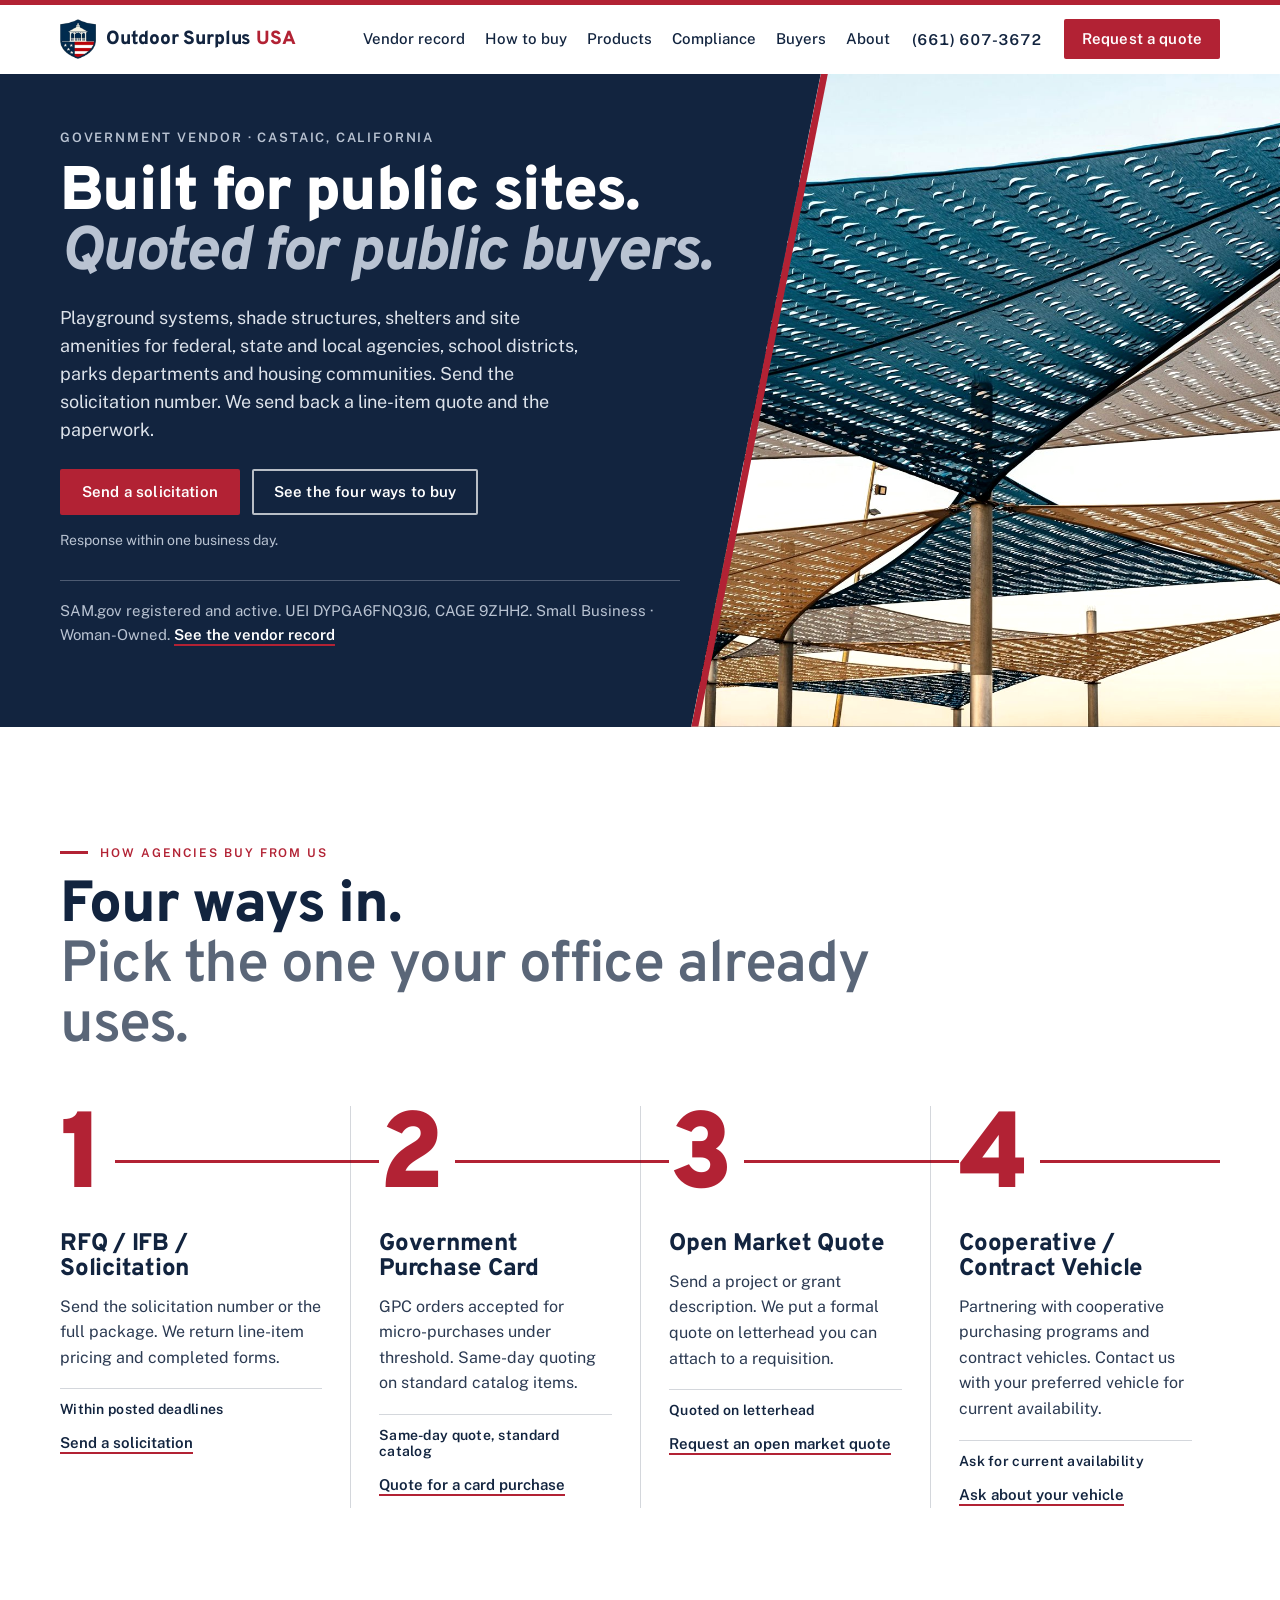
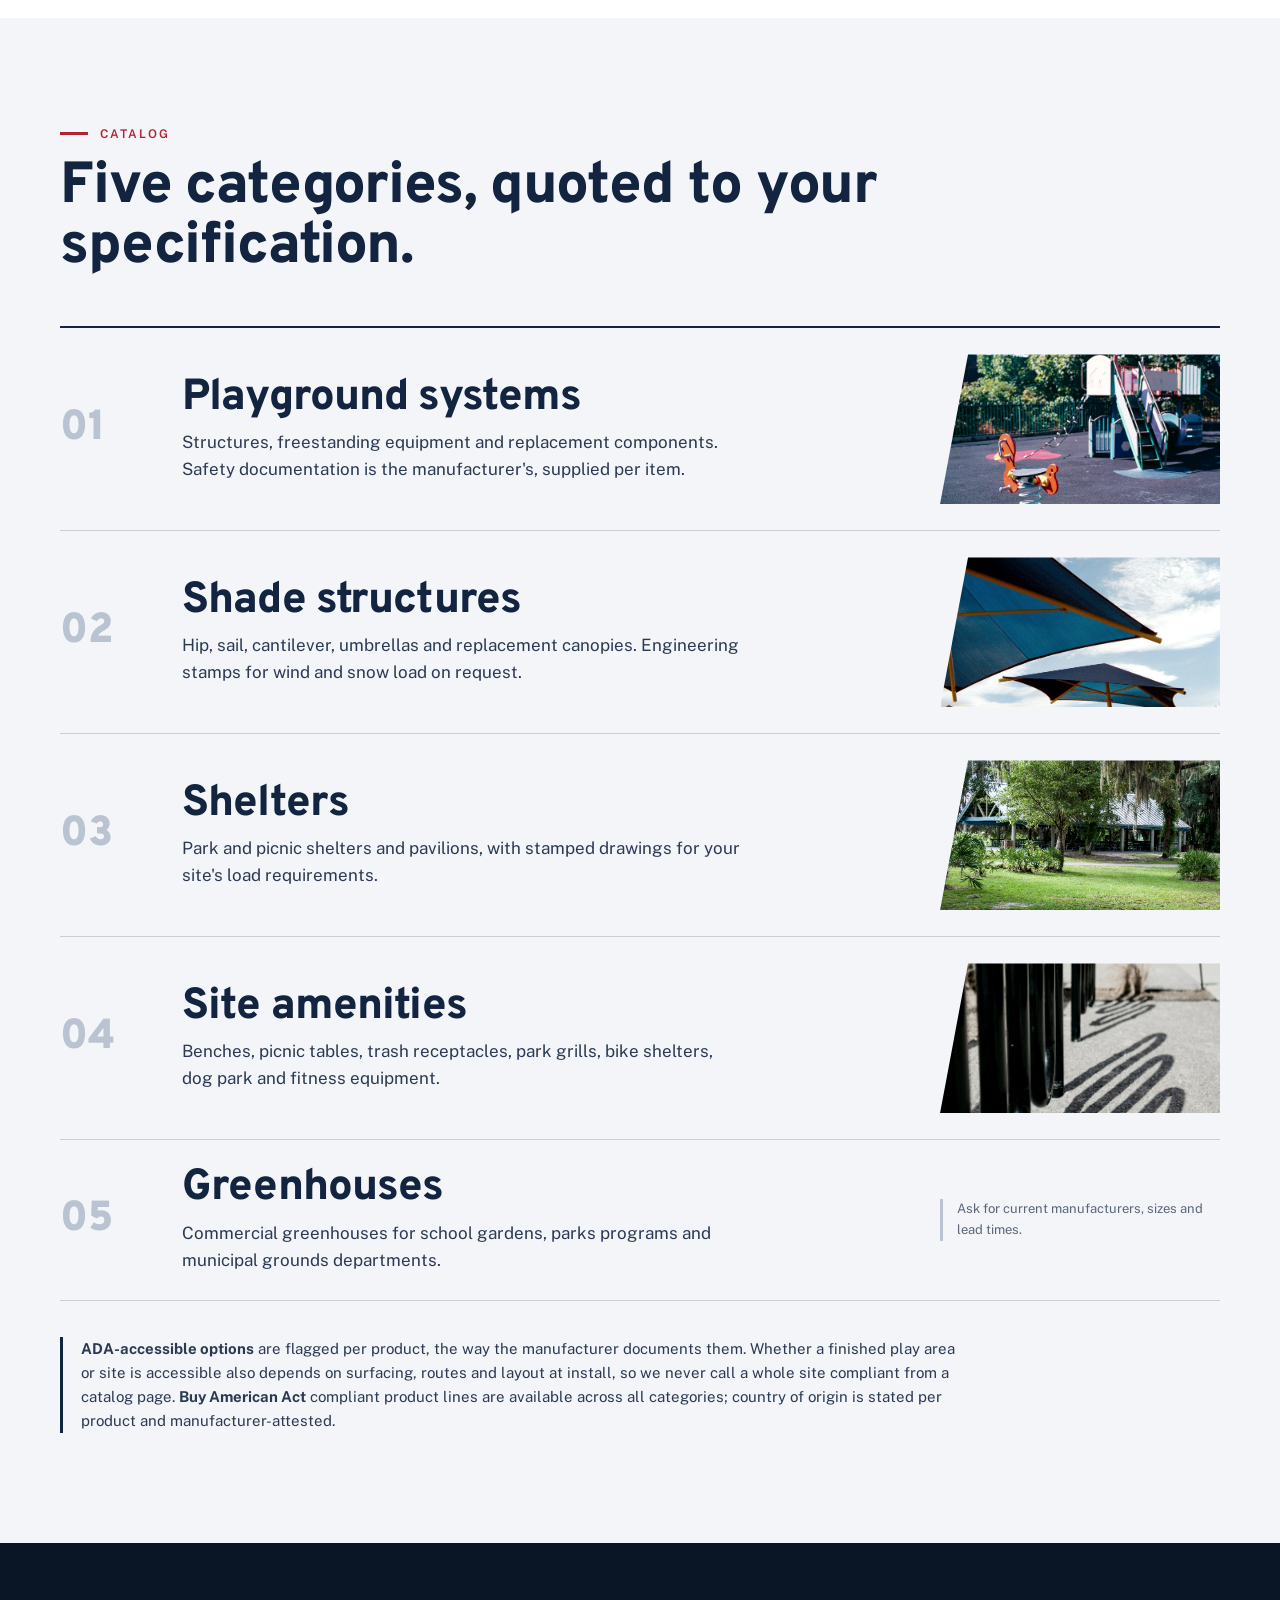
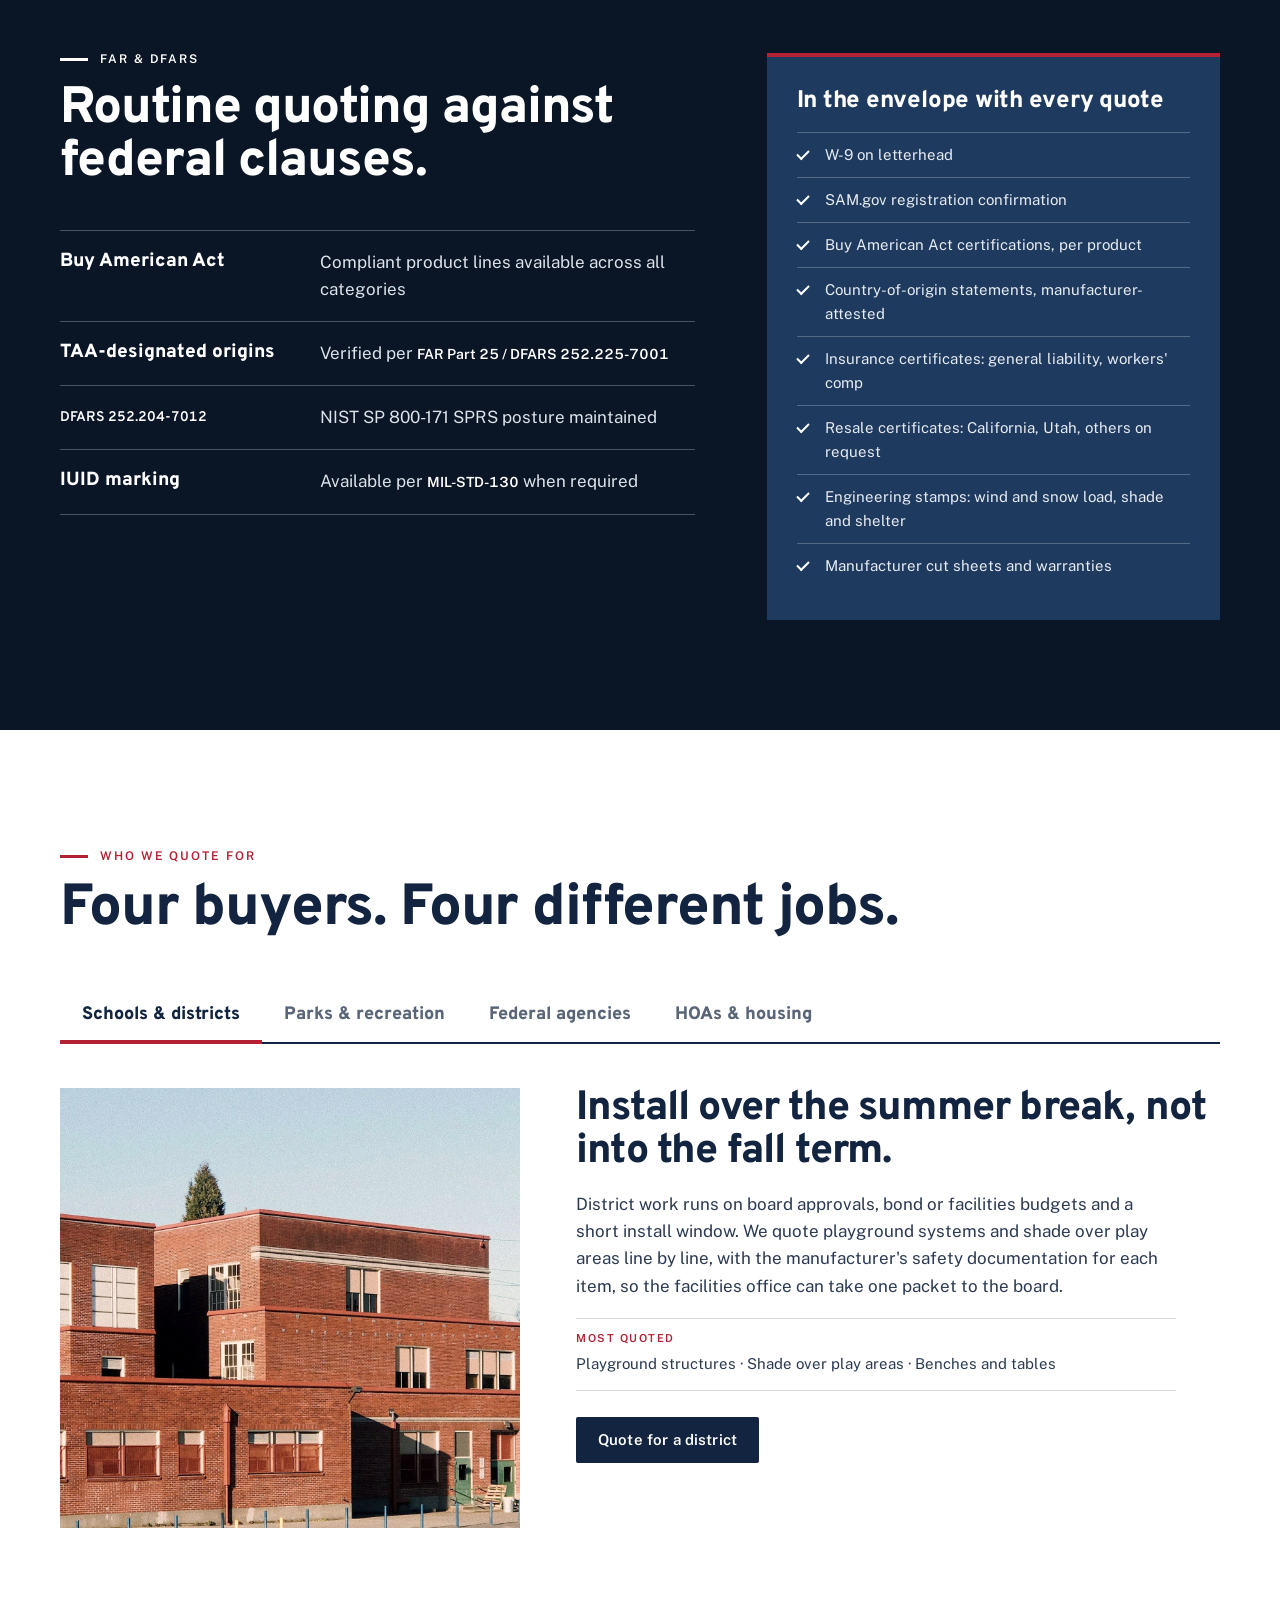
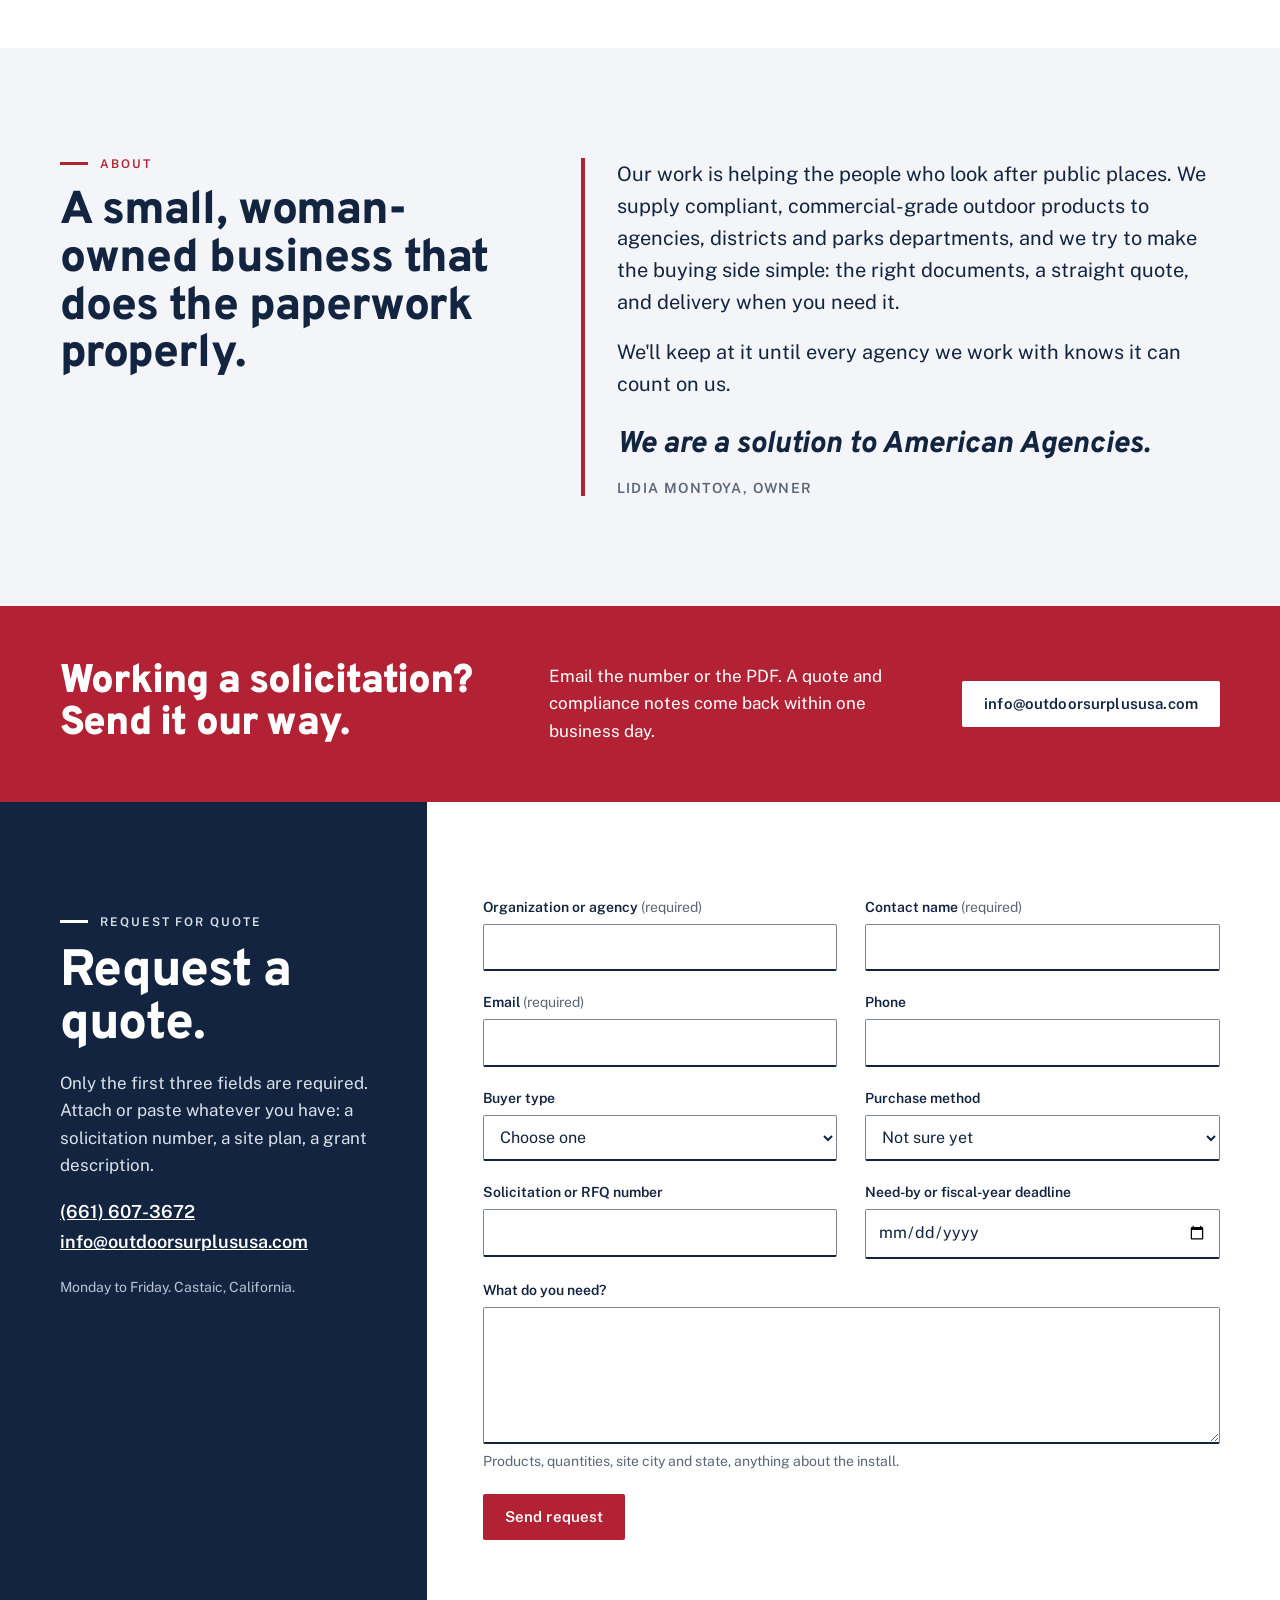
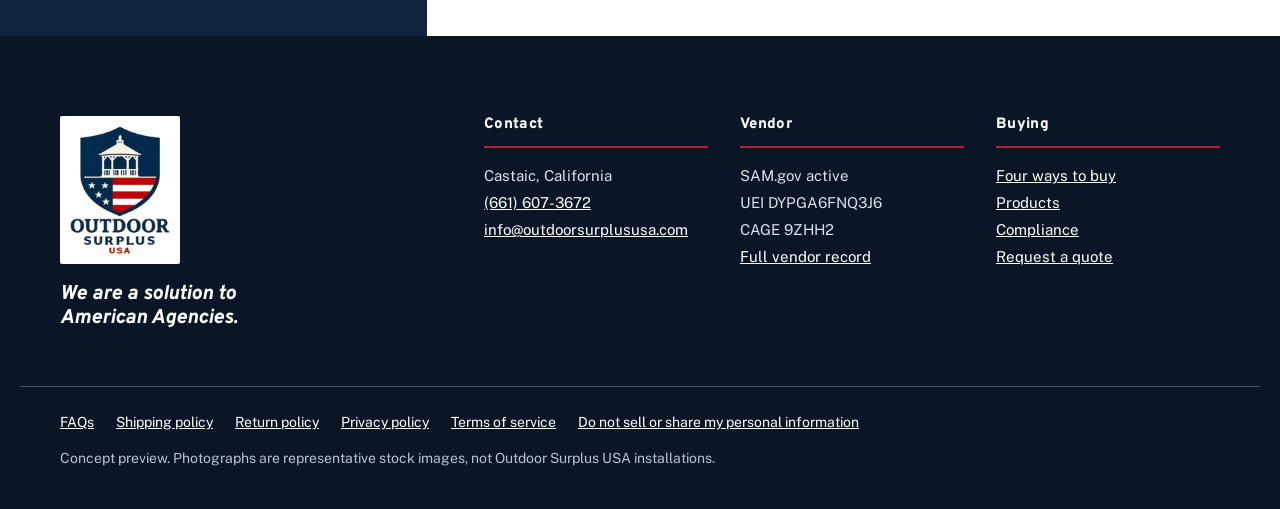
==== commit 89b098fe: "Move vendor record to its own page; drop monospace font The homepage hero and footer no longer carry" ====
--- a/index.html
+++ b/index.html
@@ -14,7 +14,7 @@
 <link rel="icon" href="assets/logo-shield.png">
 <link rel="preconnect" href="https://fonts.googleapis.com">
 <link rel="preconnect" href="https://fonts.gstatic.com" crossorigin>
-<link href="https://fonts.googleapis.com/css2?family=Overpass:ital,wght@0,600;0,800;0,900;1,800&family=Overpass+Mono:wght@500;600&family=Public+Sans:wght@400;500;600&display=swap" rel="stylesheet">
+<link href="https://fonts.googleapis.com/css2?family=Overpass:ital,wght@0,600;0,800;0,900;1,800&family=Public+Sans:wght@400;500;600&display=swap" rel="stylesheet">
 <link rel="stylesheet" href="styles.css">
 </head>
 <body>
@@ -29,7 +29,7 @@
     <button class="nav-toggle" type="button" data-nav-toggle aria-expanded="false" aria-controls="site-nav">Menu</button>
     <nav id="site-nav" class="site-nav" aria-label="Primary">
       <ul>
-        <li><a href="#vendor">Vendor record</a></li>
+        <li><a href="vendor.html">Vendor record</a></li>
         <li><a href="#buy">How to buy</a></li>
         <li><a href="#products">Products</a></li>
         <li><a href="#compliance">Compliance</a></li>
@@ -58,29 +58,8 @@
           <a class="btn btn-ghost-light" href="#buy">See the four ways to buy</a>
         </div>
         <p class="hero-note">Response within one business day.</p>
-      </div>
-    </div>
-  </section>
-
-  <!-- VENDOR CARD (signature device) -->
-  <section class="vendor-dock" id="vendor" aria-labelledby="vendor-title">
-    <div class="wrap">
-      <article class="vendor-card" aria-labelledby="vendor-title">
-        <header class="vc-head">
-          <h2 id="vendor-title" class="vc-title">Vendor record</h2>
-          <p class="vc-status"><span class="dot" aria-hidden="true"></span>SAM.gov <strong>ACTIVE</strong></p>
-          <button class="btn btn-navy vc-copy" type="button" data-copy-vendor aria-describedby="copy-status-1"><span data-copy-label>Copy vendor details</span></button>
-        </header>
-        <dl class="vc-grid">
-          <div class="vc-cell vc-uei"><dt>UEI</dt><dd class="code">DYPGA6FNQ3J6</dd></div>
-          <div class="vc-cell"><dt>CAGE</dt><dd class="code">9ZHH2</dd></div>
-          <div class="vc-cell"><dt>Location</dt><dd>Castaic, California</dd></div>
-          <div class="vc-cell"><dt>Designation</dt><dd>Small Business &middot; <span class="nw">Woman-Owned</span></dd></div>
-          <div class="vc-cell"><dt>California</dt><dd>SB Certified (Cal eProcure / OSDS)</dd></div>
-          <div class="vc-cell vc-naics"><dt>NAICS</dt><dd class="code">337127 &middot; 337215 &middot; 423210 &middot; 444220 &middot; 451110</dd></div>
-        </dl>
-        <p class="vc-foot"><span id="copy-status-1" class="vc-live" aria-live="polite"></span><a href="https://sam.gov/" rel="noopener">Verify on SAM.gov</a> <span class="sep" aria-hidden="true">/</span> Record current as of 16 Nov 2026</p>
-      </article>
+        <p class="hero-reg">SAM.gov registered and active. UEI DYPGA6FNQ3J6, CAGE 9ZHH2. Small Business &middot; <span class="nw">Woman-Owned</span>. <a href="vendor.html">See the vendor record</a></p>
+      </div>
     </div>
   </section>
 
@@ -369,21 +348,25 @@
       <img src="assets/logo.png" alt="Outdoor Surplus USA" width="140" height="140" class="foot-logo">
       <p class="foot-tag">We are a solution to American Agencies.</p>
     </div>
-    <article class="vendor-card vendor-card--dark" aria-label="Vendor record">
-      <header class="vc-head">
-        <p class="vc-title">Vendor record</p>
-        <p class="vc-status"><span class="dot" aria-hidden="true"></span>SAM.gov <strong>ACTIVE</strong></p>
-        <button class="btn btn-ghost-light vc-copy" type="button" data-copy-vendor aria-describedby="copy-status-2"><span data-copy-label>Copy vendor details</span></button>
-      </header>
-      <dl class="vc-grid">
-        <div class="vc-cell"><dt>UEI</dt><dd class="code">DYPGA6FNQ3J6</dd></div>
-        <div class="vc-cell"><dt>CAGE</dt><dd class="code">9ZHH2</dd></div>
-        <div class="vc-cell"><dt>Designation</dt><dd>Small Business &middot; <span class="nw">Woman-Owned</span></dd></div>
-        <div class="vc-cell"><dt>California</dt><dd>SB Certified (Cal eProcure / OSDS)</dd></div>
-        <div class="vc-cell vc-naics"><dt>NAICS</dt><dd class="code">337127 &middot; 337215 &middot; 423210 &middot; 444220 &middot; 451110</dd></div>
-      </dl>
-      <p class="vc-foot"><span id="copy-status-2" class="vc-live" aria-live="polite"></span>Castaic, California &middot; <a href="tel:+16616073672">(661) 607-3672</a> &middot; <a href="mailto:info@outdoorsurplususa.com">info@outdoorsurplususa.com</a></p>
-    </article>
+    <div class="foot-cols">
+      <div>
+        <h2 class="foot-h">Contact</h2>
+        <p>Castaic, California<br><a href="tel:+16616073672">(661) 607-3672</a><br><a href="mailto:info@outdoorsurplususa.com">info@outdoorsurplususa.com</a></p>
+      </div>
+      <div>
+        <h2 class="foot-h">Vendor</h2>
+        <p>SAM.gov active<br>UEI DYPGA6FNQ3J6<br>CAGE 9ZHH2<br><a href="vendor.html">Full vendor record</a></p>
+      </div>
+      <div>
+        <h2 class="foot-h">Buying</h2>
+        <ul class="foot-list">
+          <li><a href="#buy">Four ways to buy</a></li>
+          <li><a href="#products">Products</a></li>
+          <li><a href="#compliance">Compliance</a></li>
+          <li><a href="#quote">Request a quote</a></li>
+        </ul>
+      </div>
+    </div>
   </div>
   <div class="wrap foot-links">
     <ul>
--- a/styles.css
+++ b/styles.css
@@ -1,6 +1,6 @@
 /* Outdoor Surplus USA, Variation A: "Wayfinding"
    Overpass (a descendant of the US highway sign alphabet) for display,
-   Public Sans (USWDS) for reading and UI, Overpass Mono for reference codes. */
+   Public Sans (USWDS) for reading, UI and reference codes. */
 
 :root {
   --navy: #12243F;
@@ -19,7 +19,7 @@
 
   --display: "Overpass", "Public Sans", "Segoe UI", Arial, sans-serif;
   --sans: "Public Sans", "Segoe UI", system-ui, -apple-system, Arial, sans-serif;
-  --mono: "Overpass Mono", ui-monospace, Consolas, "Cascadia Mono", Menlo, monospace;
+  --mono: var(--sans);
 
   --r: 2px;
   --wrap: 1240px;
@@ -43,7 +43,7 @@
 p { margin: 0; }
 ul, ol { margin: 0; padding: 0; list-style: none; }
 .wrap { max-width: var(--wrap); margin: 0 auto; padding: 0 var(--gut); }
-.code { font-family: var(--mono); font-weight: 600; letter-spacing: .04em; }
+.code { font-weight: 600; font-variant-numeric: tabular-nums; }
 
 :focus-visible { outline: 3px solid var(--red); outline-offset: 3px; }
 .hero :focus-visible, .compliance :focus-visible, .quote-side :focus-visible,
@@ -99,7 +99,7 @@
 .site-nav ul { display: flex; gap: 20px; }
 .site-nav ul a { font: 500 15px var(--sans); text-decoration: none; padding: 6px 0; border-bottom: 2px solid transparent; }
 .site-nav ul a:hover { border-bottom-color: var(--red); }
-.nav-phone { font: 600 15px var(--mono); text-decoration: none; }
+.nav-phone { font: 600 15px var(--sans); text-decoration: none; font-variant-numeric: tabular-nums; }
 .site-nav .btn { min-height: 40px; padding: 9px 16px; }
 
 @media (max-width: 1080px) {
@@ -126,7 +126,7 @@
   content: ""; position: absolute; left: 0; top: 0; bottom: 0; width: 100%;
   clip-path: polygon(22% 0, 23.2% 0, 1.2% 100%, 0 100%); background: var(--red);
 }
-.hero-grid { position: relative; padding-top: 48px; padding-bottom: 128px; }
+.hero-grid { position: relative; padding-top: 56px; padding-bottom: 80px; }
 .hero-copy { max-width: 780px; }
 .kicker { font: 600 13px/1.2 var(--sans); letter-spacing: .14em; text-transform: uppercase; color: var(--mist); margin-bottom: 18px; }
 .hero h1 { font-size: clamp(40px, 4.8vw, 70px); font-weight: 900; letter-spacing: -.025em; line-height: .98; }
@@ -142,49 +142,6 @@
   .hero-grid { padding-top: 44px; padding-bottom: 36px; }
 }
 
-/* ---------- Vendor card ---------- */
-.vendor-dock { position: relative; z-index: 2; margin-top: -96px; }
-@media (max-width: 860px) { .vendor-dock { margin-top: 0; background: var(--navy); padding-bottom: 32px; } }
-.vendor-card {
-  background: var(--white); color: var(--navy);
-  border: 1px solid var(--hair-strong); border-top: 4px solid var(--navy); border-radius: var(--r);
-}
-.vc-head {
-  display: flex; flex-wrap: wrap; align-items: center; gap: 12px 24px;
-  padding: 16px 22px; border-bottom: 1px solid var(--hair);
-}
-.vc-title { font: 700 13px/1 var(--sans); letter-spacing: .16em; text-transform: uppercase; margin-right: auto; }
-.vc-status { display: flex; align-items: center; gap: 8px; font: 500 14px var(--sans); }
-.vc-status strong { font: 700 14px var(--mono); letter-spacing: .08em; }
-.dot { width: 10px; height: 10px; background: var(--steel); display: inline-block; }
-.vc-copy { min-height: 40px; padding: 8px 16px; }
-.vc-grid { margin: 0; display: grid; grid-template-columns: 1.3fr 1fr 1fr 1.2fr 1.4fr; }
-.vc-cell { padding: 16px 22px 18px; border-right: 1px solid var(--hair); }
-.vc-cell:last-child { border-right: 0; }
-.vc-naics { grid-column: 1 / -1; border-top: 1px solid var(--hair); border-right: 0; }
-.vc-cell dt { font: 600 11px/1 var(--sans); letter-spacing: .14em; text-transform: uppercase; color: var(--steel); margin-bottom: 8px; }
-.vc-cell dd { margin: 0; font-size: 16px; font-weight: 500; line-height: 1.35; }
-.vc-uei dd { font-size: 24px; color: var(--navy); }
-.vc-cell dd.code { font-weight: 600; }
-.vc-foot { padding: 12px 22px; border-top: 1px solid var(--hair); font-size: 13px; color: var(--steel); }
-.vc-foot a { color: var(--navy); font-weight: 600; }
-.vc-foot .sep { margin: 0 6px; }
-.vc-live:not(:empty) { display: block; color: var(--navy); font-weight: 600; margin-bottom: 4px; }
-
-@media (max-width: 980px) {
-  .vc-grid { grid-template-columns: 1fr 1fr; }
-  .vc-cell { border-right: 0; border-top: 1px solid var(--hair); }
-  .vc-cell:nth-child(-n+2) { border-top: 0; }
-  .vc-cell:nth-child(odd) { border-right: 1px solid var(--hair); }
-  .vc-naics { border-right: 0 !important; }
-}
-@media (max-width: 520px) {
-  .vc-grid { grid-template-columns: 1fr; }
-  .vc-cell { border-right: 0 !important; }
-  .vc-cell:nth-child(2) { border-top: 1px solid var(--hair); }
-  .vc-copy { width: 100%; }
-}
-
 /* ---------- Section heads ---------- */
 .section-head { margin-bottom: 48px; max-width: 900px; }
 .section-head h2 { font-size: clamp(34px, 4.6vw, 58px); letter-spacing: -.02em; }
@@ -205,7 +162,7 @@
 }
 .stop h3 { margin-top: 18px; font-size: 24px; font-weight: 800; }
 .stop p { margin-top: 12px; font-size: 16px; color: #2B3A52; }
-.stop .term { font: 600 13px var(--mono); color: var(--navy); letter-spacing: .02em; border-top: 1px solid var(--hair); padding-top: 12px; margin-top: 18px; }
+.stop .term { font: 600 14px var(--sans); color: var(--navy); letter-spacing: .02em; border-top: 1px solid var(--hair); padding-top: 12px; margin-top: 18px; }
 .stop-link { display: inline-block; margin-top: 14px; font-weight: 600; font-size: 15px; text-decoration: underline; text-decoration-color: var(--red); text-decoration-thickness: 2px; text-underline-offset: 4px; }
 .stop-link:hover { color: var(--red); }
 
@@ -312,7 +269,7 @@
 .quote-side { background: var(--navy); color: var(--white); padding: 96px 48px 96px max(var(--gut), calc((100vw - var(--wrap)) / 2 + var(--gut))); }
 .quote-side h2 { font-size: clamp(34px, 4vw, 52px); letter-spacing: -.02em; }
 .quote-side > p { margin-top: 18px; color: #DCE2EA; }
-.contact-line { font: 600 18px/1.7 var(--mono); }
+.contact-line { font: 600 18px/1.7 var(--sans); }
 .contact-line a { color: var(--white); }
 .quote-side .small { font-size: 14px; color: var(--mist); }
 .form {
@@ -329,7 +286,6 @@
   padding: 11px 12px; min-height: 46px; width: 100%;
 }
 .field textarea { resize: vertical; }
-.field .code-input { font-family: var(--mono); letter-spacing: .04em; }
 .field input:focus, .field select:focus, .field textarea:focus { outline: 3px solid var(--red); outline-offset: 0; border-color: var(--navy); }
 .field [aria-invalid="true"] { border-color: var(--red); border-width: 2px; }
 .error { margin-top: 6px; font-size: 14px; color: var(--red); font-weight: 600; }
@@ -345,21 +301,13 @@
 
 /* ---------- Footer ---------- */
 .site-footer { background: var(--navy-deep); color: var(--white); padding: 80px 0 40px; }
-.foot-grid { display: grid; grid-template-columns: 3fr 9fr; gap: 56px; align-items: start; }
+.foot-grid { display: grid; grid-template-columns: 4fr 8fr; gap: 56px; align-items: start; }
 .foot-logo { width: 120px; height: auto; background: var(--white); padding: 10px; border-radius: var(--r); }
 .foot-tag { margin-top: 18px; font: italic 800 20px/1.2 var(--display); max-width: 240px; }
-.vendor-card--dark { background: transparent; color: var(--white); border-color: var(--hair-light); border-top-color: var(--white); }
-.vendor-card--dark .vc-head, .vendor-card--dark .vc-cell, .vendor-card--dark .vc-foot { border-color: var(--hair-light); }
-.vendor-card--dark .vc-cell dt, .vendor-card--dark .vc-foot { color: var(--mist); }
-.vendor-card--dark .vc-foot a, .vendor-card--dark .vc-live:not(:empty) { color: var(--white); }
-.vendor-card--dark .dot { background: var(--cream); }
-.vendor-card--dark .vc-grid { grid-template-columns: 1fr 1fr 1.3fr 1.5fr; }
 .foot-links { margin-top: 56px; padding-top: 24px; border-top: 1px solid var(--hair-light); font-size: 14px; color: var(--mist); }
 .foot-links ul { display: flex; flex-wrap: wrap; gap: 8px 22px; margin-bottom: 14px; }
 .foot-links a { color: var(--white); }
-@media (max-width: 980px) { .vendor-card--dark .vc-grid { grid-template-columns: 1fr 1fr; } }
 @media (max-width: 860px) { .foot-grid { grid-template-columns: 1fr; gap: 32px; } }
-@media (max-width: 520px) { .vendor-card--dark .vc-grid { grid-template-columns: 1fr; } }
 
 /* ---------- Reveal ---------- */
 .can-reveal [data-reveal] { opacity: 0; transform: translateY(18px); transition: opacity .6s ease, transform .6s ease; }
@@ -371,3 +319,44 @@
 .nw { white-space: nowrap; }
 .index-aside { width: 280px; font-size: 13px; color: var(--steel); border-left: 3px solid var(--mist); padding-left: 14px; }
 @media (max-width: 760px) { .index-aside { grid-column: 1 / -1; width: auto; } }
+
+/* ---------- Hero registration line ---------- */
+.hero-reg { margin-top: 28px; padding-top: 18px; border-top: 1px solid var(--hair-light); max-width: 620px; font-size: 15px; color: var(--mist); }
+.hero-reg a { color: var(--white); font-weight: 600; text-decoration-color: var(--red); text-decoration-thickness: 2px; text-underline-offset: 4px; }
+
+/* ---------- Footer columns ---------- */
+.foot-cols { display: grid; grid-template-columns: repeat(3, 1fr); gap: 32px; }
+.foot-h { font: 800 15px/1.2 var(--display); letter-spacing: .02em; color: var(--white); padding-bottom: 12px; margin-bottom: 14px; border-bottom: 2px solid var(--red); }
+.foot-cols p, .foot-list { font-size: 15px; line-height: 1.8; color: #DCE2EA; }
+.foot-cols a { color: var(--white); }
+@media (max-width: 640px) { .foot-cols { grid-template-columns: 1fr; } }
+
+/* ---------- Vendor record page ---------- */
+.site-nav ul a[aria-current="page"] { border-bottom-color: var(--red); font-weight: 600; }
+.hero--page .hero-grid { padding-bottom: 72px; }
+.hero--page .hero-note:empty { display: none; }
+.hero--page .hero-note { color: var(--white); font-weight: 600; }
+.vr { padding: 100px 0; }
+.vr--paper { background: var(--paper); }
+.vr .section-head { margin-bottom: 36px; }
+.vr-rows { margin: 0; border-top: 2px solid var(--navy); }
+.vr-row { display: grid; grid-template-columns: 260px 1fr; gap: 32px; align-items: baseline; padding: 22px 0; border-bottom: 1px solid var(--hair); }
+.vr-row dt { font: 800 19px/1.3 var(--display); }
+.vr-row dd { margin: 0; font-size: 19px; font-weight: 500; }
+.vr-row--id dd { font: 900 clamp(32px, 4.4vw, 56px)/1 var(--display); letter-spacing: .04em; }
+.vr-note { display: block; margin-top: 6px; font-size: 15px; font-weight: 400; color: var(--steel); }
+.vr-note--inline { display: inline; margin: 0; }
+.state { display: inline-flex; align-items: center; gap: 8px; margin-right: 10px; font: 800 19px var(--display); text-transform: uppercase; letter-spacing: .06em; }
+.dot { width: 10px; height: 10px; background: var(--steel); display: inline-block; }
+.naics .index-row { grid-template-columns: 220px 1fr; padding: 22px 0; }
+.naics-code { font: 900 clamp(34px, 4vw, 48px)/1 var(--display); letter-spacing: .02em; color: var(--navy); }
+.naics .index-row:hover .naics-code { color: var(--red); }
+.naics p { font-size: 19px; }
+.vr-lede { margin-top: 20px; color: #DCE2EA; max-width: 520px; }
+.vr-contact { margin-top: 24px; font-size: 18px; font-weight: 600; line-height: 1.8; }
+.vr-contact a { color: var(--white); }
+@media (max-width: 760px) {
+  .vr { padding: 64px 0; }
+  .vr-row { grid-template-columns: 1fr; gap: 6px; }
+  .naics .index-row { grid-template-columns: 1fr; gap: 6px; }
+}
